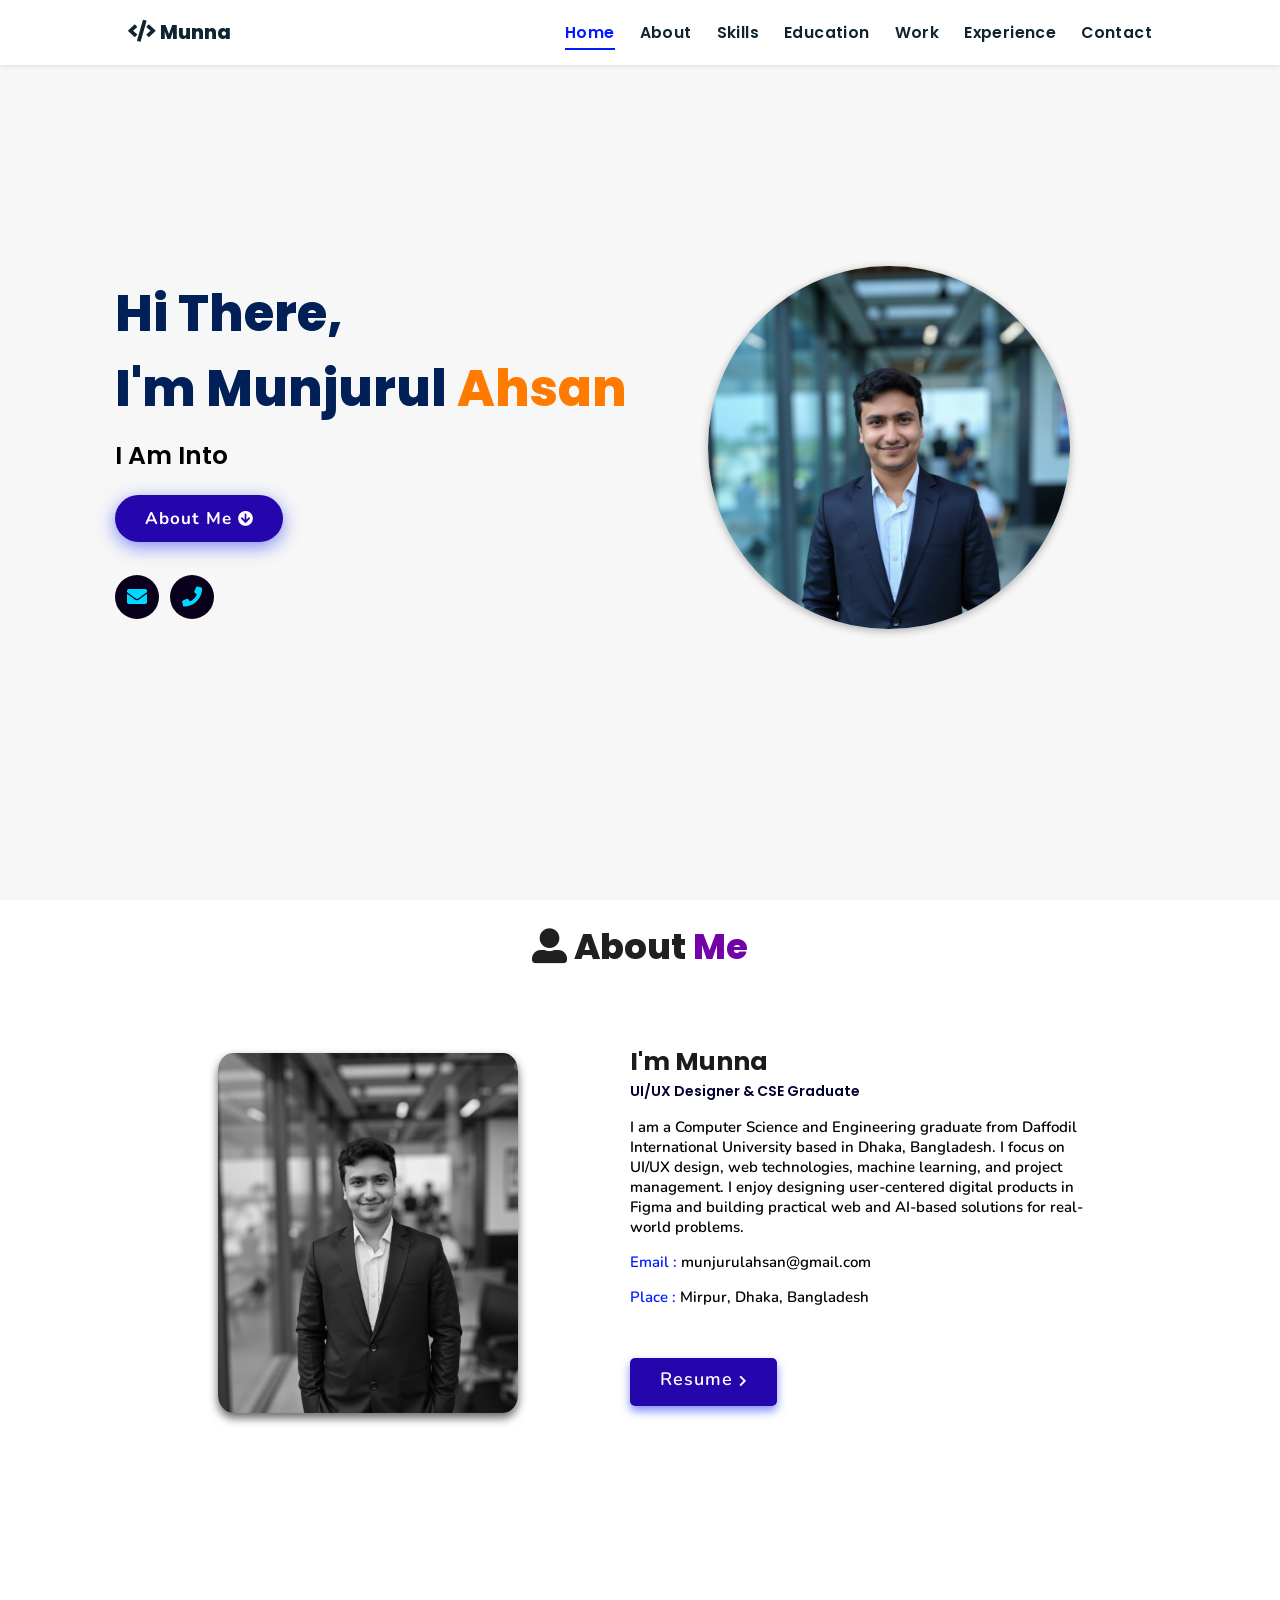
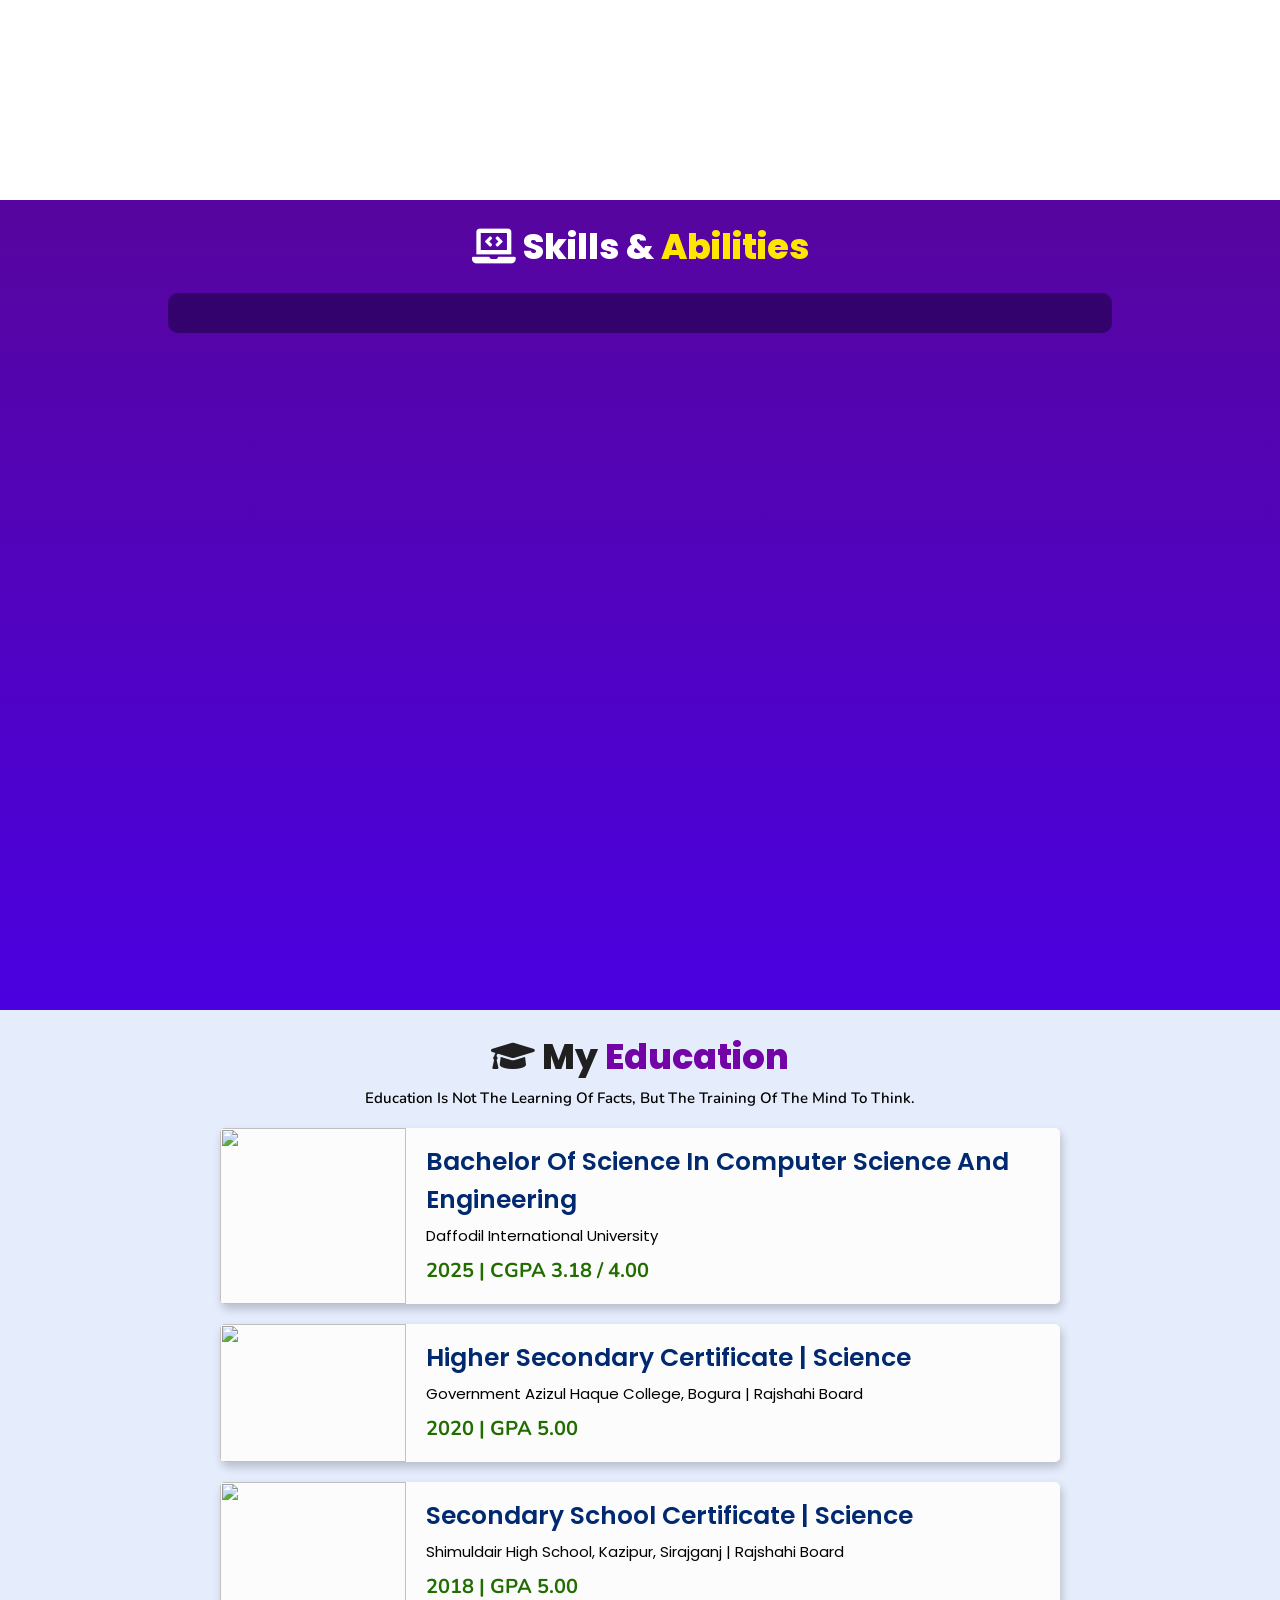
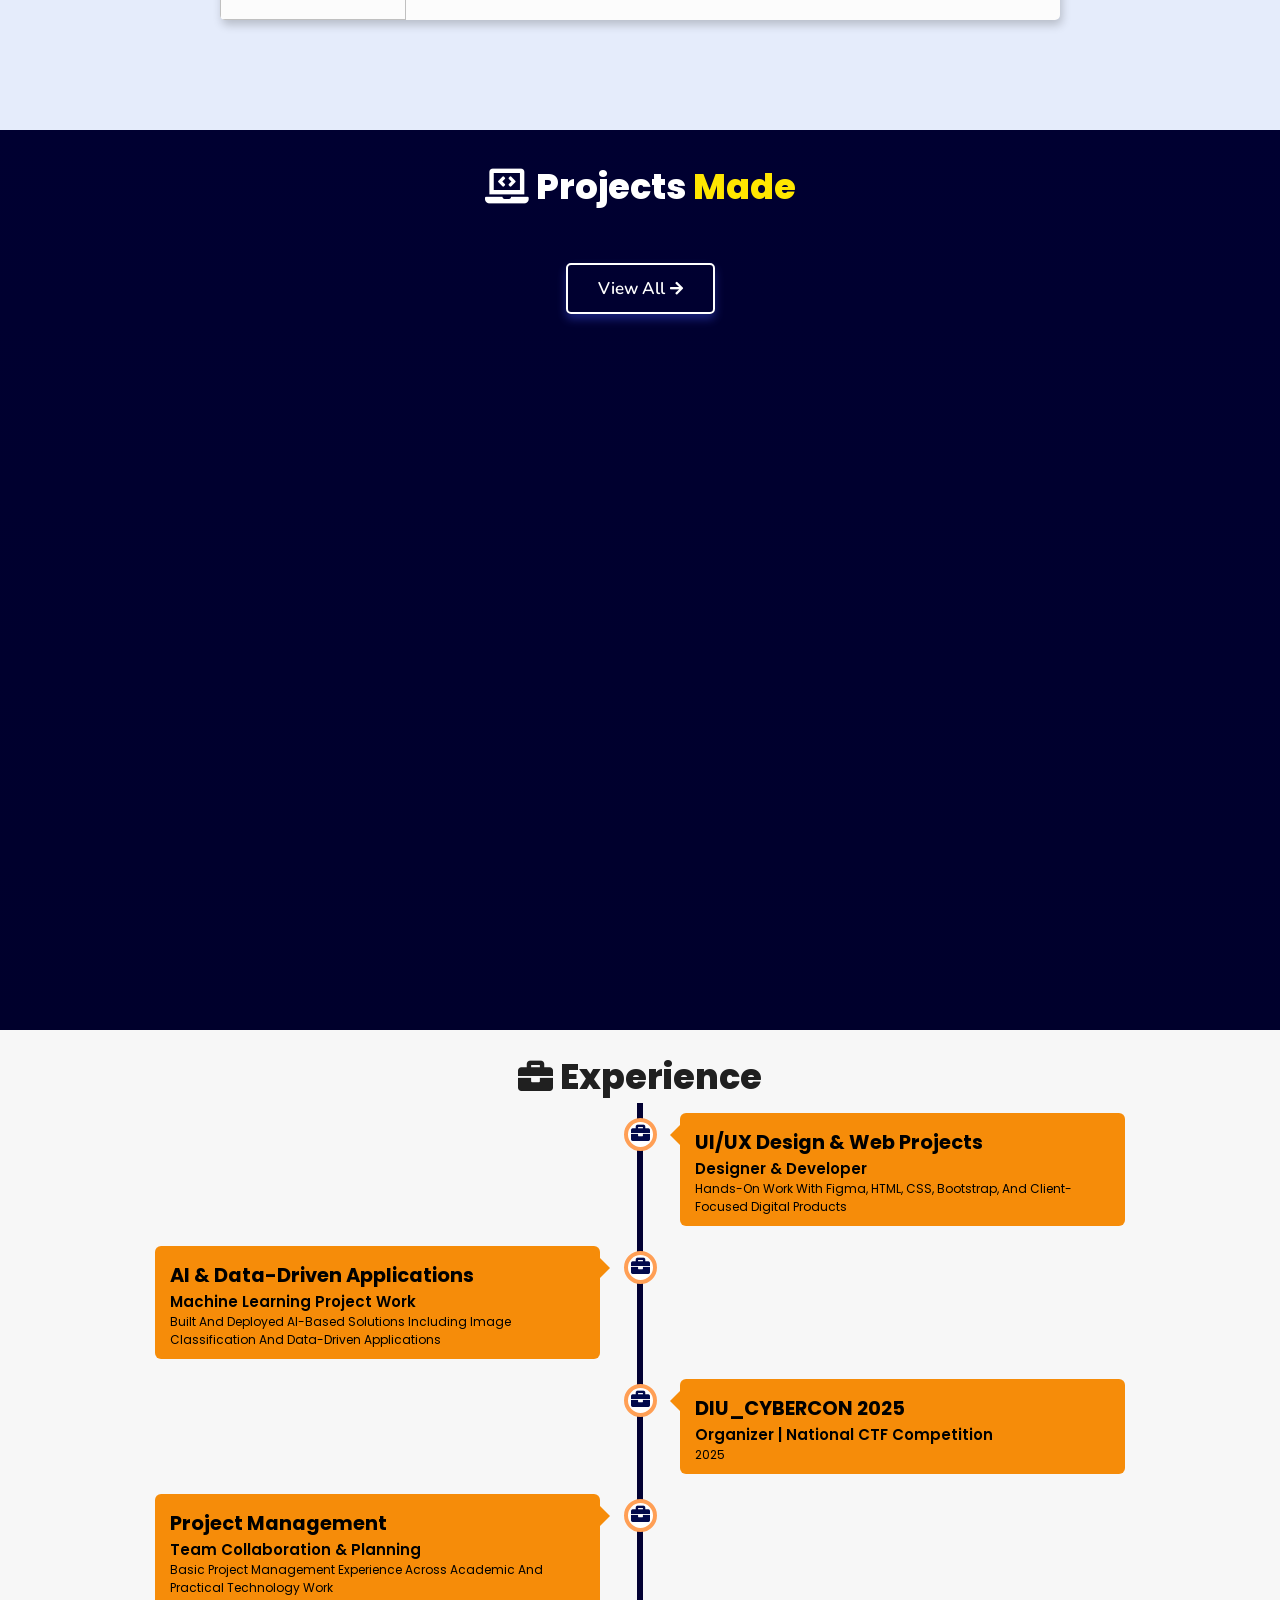
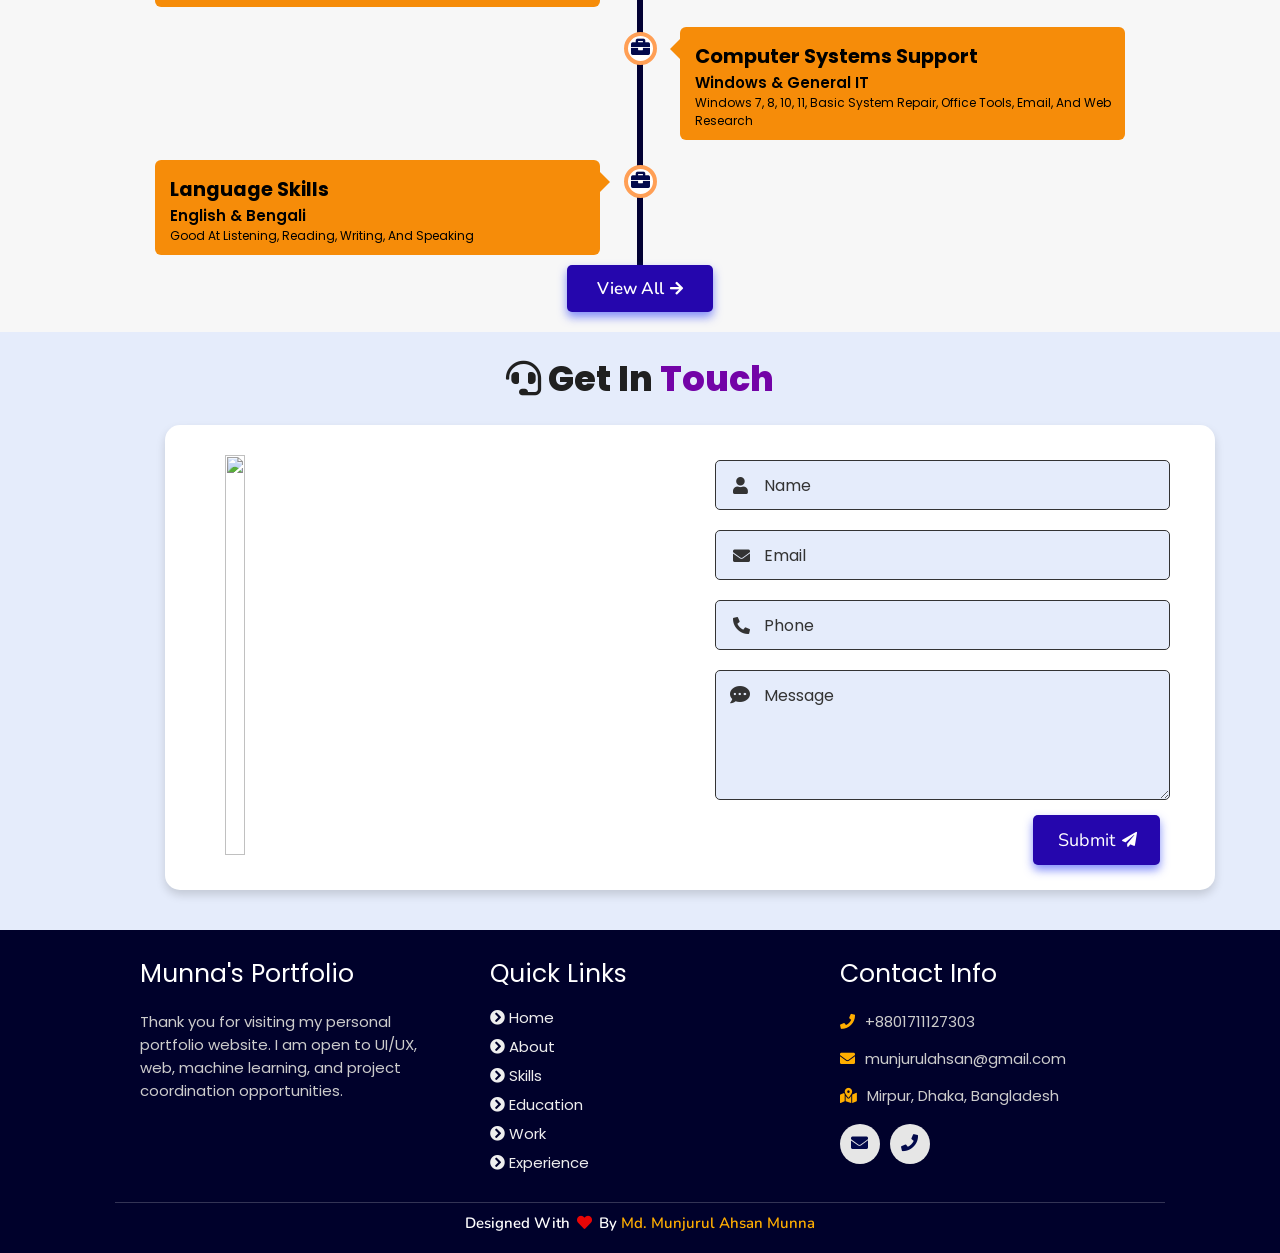
==== index.html @ 3290ec7b "Customize portfolio for Munjurul Ahsan Munna" ====
<!DOCTYPE html>
<html lang="en">
<head>
    <meta charset="UTF-8">
    <meta http-equiv="X-UA-Compatible" content="IE=edge">
    <meta name="viewport" content="width=device-width, initial-scale=1.0">
    <meta name="keywords" content="Munjurul Ahsan Munna, portfolio, UI UX designer, web developer, machine learning, project management" />
    <meta name="description" content="Portfolio of Md. Munjurul Ahsan Munna, a CSE graduate focused on UI/UX design, web technologies, machine learning, and project management." />
    <!-- Custom CSS -->
    <link rel="stylesheet" href="./assets/css/style.css">
    <!-- Font Awesome -->
    <link rel="stylesheet" href="https://cdnjs.cloudflare.com/ajax/libs/font-awesome/5.15.3/css/all.min.css" integrity="sha512-iBBXm8fW90+nuLcSKlbmrPcLa0OT92xO1BIsZ+ywDWZCvqsWgccV3gFoRBv0z+8dLJgyAHIhR35VZc2oM/gI1w==" crossorigin="anonymous" referrerpolicy="no-referrer" />
    <!-- Favicon -->
    <link id='favicon' rel="shortcut icon" href="./assets/images/favicon.png" type="image/x-png">
    <title>Portfolio | Munjurul Ahsan Munna</title>
</head>
<body oncontextmenu="return false">

<!-- pre loader -->
<!-- <div class="loader-container">
  <img draggable="false" src="./assets/images/preloader.gif" alt="">
</div> -->

<!-- navbar starts -->
<header>
        <a href="/" class="logo"><i class="fas fa-code"></i> Munna</a>

        <div id="menu" class="fas fa-bars"></div>
        <nav class="navbar">
            <ul>
            <li><a class="active" href="#home">Home</a></li>
            <li><a href="#about">About</a></li>
            <li><a href="#skills">Skills</a></li>
            <li><a href="#education">Education</a></li>
            <li><a href="#work">Work</a></li>
            <li><a href="#experience">Experience</a></li>
            <li><a href="#contact">Contact</a></li>
            </ul>
        </nav>
</header>
<!-- navbar ends -->


<!-- hero section starts -->
<section class="home" id="home">
    <div id="particles-js"></div>

    <div class="content">
    <h2>Hi There,<br/> I'm Munjurul <span>Ahsan</span></h2>
    <p>i am into <span class="typing-text"></span></p>
    <a href="#about" class="btn"><span>About Me</span>
      <i class="fas fa-arrow-circle-down"></i>
    </a>
    <div class="socials">
        <ul class="social-icons">
          <li><a class="mail" aria-label="Email" href="mailto:munjurulahsan@gmail.com"><i class="fas fa-envelope"></i></a></li>
          <li><a class="phone" aria-label="Phone" href="tel:+8801711127303"><i class="fas fa-phone"></i></a></li>
        </ul>
      </div>
    </div>
<div class="image">
    <img draggable="false" class="tilt" src="./assets/images/munna-formal.png" alt="Md. Munjurul Ahsan Munna">
</div>
</section>
<!-- hero section ends -->


<!-- about section starts -->
<section class="about" id="about">
    <h2 class="heading"><i class="fas fa-user-alt"></i> About <span>Me</span></h2>
    
    <div class="row">

    <div class="image">
        <img draggable="false" class="tilt" src="./assets/images/munna-formal.png" alt="Md. Munjurul Ahsan Munna">
    </div>
    <div class="content">
        <h3>I'm Munna</h3>
        <span class="tag">UI/UX Designer & CSE Graduate</span>
        
        <p>I am a Computer Science and Engineering graduate from Daffodil International University based in Dhaka, Bangladesh.
          I focus on UI/UX design, web technologies, machine learning, and project management.
          I enjoy designing user-centered digital products in Figma and building practical web and AI-based solutions for real-world problems. </p>
        
        <div class="box-container">
            <!-- <div class="box">
              <p><span> age: </span> 20</p>
              <p><span> phone : </span> +91 XXX-XXX-XXXX</p>
            </div> -->
            <div class="box">
              <p><span> email : </span> munjurulahsan@gmail.com</p>
              <p><span> place : </span> Mirpur, Dhaka, Bangladesh</p>
            </div>
        </div>
        
        <div class="resumebtn">
            <a href="./assets/docs/CV_Munna.pdf" target="_blank" class="btn"><span>Resume</span>
                <i class="fas fa-chevron-right"></i>
            </a>
        </div>

    </div>
    </div>
</section>
<!-- about section ends -->

<!-- skills section starts -->
<section class="skills" id="skills">

    <h2 class="heading"><i class="fas fa-laptop-code"></i> Skills & <span>Abilities</span></h2>

    <div class="container">
          <div class="row" id="skillsContainer">

            <!-- <div class="bar">
              <div class="info">
                <img src="https://img.icons8.com/color/48/000000/adobe-xd.png"/>
                <span>AdobeXD</span>
              </div>
            </div> -->

      </div>
</div>
</section>
<!-- skills section ends -->


<!-- education section starts -->
<section class="education" id="education">

  <h1 class="heading"><i class="fas fa-graduation-cap"></i> My <span>Education</span></h1>

    <p class="qoute">Education is not the learning of facts, but the training of the mind to think.</p>

    <div class="box-container">

    <div class="box">
        <div class="image">
        <img draggable="false" src="./assets/images/educat/college.jpg" alt="">
        </div>
        <div class="content">
        <h3>Bachelor of Science in Computer Science and Engineering</h3>
        <p>Daffodil International University</p>
        <h4>2025 | CGPA 3.18 / 4.00</h4>
        </div>
    </div>

    <div class="box">
      <div class="image">
      <img draggable="false" src="./assets/images/educat/school.jpg" alt="">
      </div>
      <div class="content">
      <h3>Higher Secondary Certificate | Science</h3>
      <p>Government Azizul Haque College, Bogura | Rajshahi Board</p>
      <h4>2020 | GPA 5.00</h4>
      </div>
    </div>

    <div class="box">
      <div class="image">
      <img draggable="false" src="./assets/images/educat/school.jpg" alt="">
      </div>
      <div class="content">
      <h3>Secondary School Certificate | Science</h3>
      <p>Shimuldair High School, Kazipur, Sirajganj | Rajshahi Board</p>
      <h4>2018 | GPA 5.00</h4>
      </div>
    </div>

</div>
</section>
<!-- education section ends -->


<!-- work project section starts -->
<section class="work" id="work">

  <h2 class="heading"><i class="fas fa-laptop-code"></i> Projects <span>Made</span></h2>

  <div class="box-container">

    <!-- <div class="box tilt">
      <img draggable="false" src="./assets/images/projects/portfolio1.PNG" alt="" />
      <div class="content">
        <div class="tag">
        <h3>Portfolio Website</h3>
        </div>
        <div class="desc">
          <p>Personal portfolio website. Don't need much info about it, just scroll down. You're here only!</p>
          <div class="btns">
            <a href="#" class="btn" target="_blank"><i class="fas fa-eye"></i> View</a>
            <a href="#" class="btn" target="_blank">Code <i class="fas fa-code"></i></a>
          </div>
        </div>
      </div>
    </div> -->

</div>

<div class="viewall">
  <a href="/projects" class="btn"><span>View All</span>
    <i class="fas fa-arrow-right"></i>
</a>
</div>

</section>
<!-- work project section ends -->

<!-- experience section starts -->
<section class="experience" id="experience">

  <h2 class="heading"><i class="fas fa-briefcase"></i> Experience </h2>

  <div class="timeline">

    <div class="container right">
      <div class="content">
        <div class="tag">
          <h2>UI/UX Design & Web Projects</h2>
        </div>
        <div class="desc">
            <h3>Designer & Developer</h3>
            <p>Hands-on work with Figma, HTML, CSS, Bootstrap, and client-focused digital products</p>
        </div>
      </div>
    </div>

    <div class="container left">
      <div class="content">
        <div class="tag">
          <h2>AI & Data-Driven Applications</h2>
        </div>
        <div class="desc">
            <h3>Machine Learning Project Work</h3>
            <p>Built and deployed AI-based solutions including image classification and data-driven applications</p>
        </div>
      </div>
    </div>

    <div class="container right">
      <div class="content">
        <div class="tag">
          <h2>DIU_CYBERCON 2025</h2>
        </div>
        <div class="desc">
            <h3>Organizer | National CTF Competition</h3>
            <p>2025</p>
        </div>
      </div>
    </div>

    <div class="container left">
      <div class="content">
        <div class="tag">
          <h2>Project Management</h2>
        </div>
        <div class="desc">
            <h3>Team Collaboration & Planning</h3>
            <p>Basic project management experience across academic and practical technology work</p>
        </div>
      </div>
    </div>

    <div class="container right">
      <div class="content">
        <div class="tag">
          <h2>Computer Systems Support</h2>
        </div>
        <div class="desc">
            <h3>Windows & General IT</h3>
            <p>Windows 7, 8, 10, 11, basic system repair, Office tools, email, and web research</p>
        </div>
      </div>
    </div>

    <div class="container left">
      <div class="content">
        <div class="tag">
          <h2>Language Skills</h2>
        </div>
        <div class="desc">
            <h3>English & Bengali</h3>
            <p>Good at listening, reading, writing, and speaking</p>
        </div>
      </div>
    </div>
  </div>

  <div class="morebtn">
    <a href="/experience" class="btn"><span>View All</span>
      <i class="fas fa-arrow-right"></i>
  </a>
  </div>

</div>

</section>
<!-- experience section ends -->

<!-- contact section starts -->
<section class="contact" id="contact">
  
  <h2 class="heading"><i class="fas fa-headset"></i> Get in <span>Touch</span></h2>

  <div class="container">
    <div class="content">
      <div class="image-box">
        <img draggable="false" src="./assets/images/contact1.png" alt="">
      </div>
    <form id="contact-form">
      
      <div class="form-group">
        <div class="field">
          <input type="text" name="name" placeholder="Name" required>
          <i class='fas fa-user'></i>
        </div>
        <div class="field">
          <input type="text" name="email" placeholder="Email" required>
          <i class='fas fa-envelope'></i>
        </div>
        <div class="field">
          <input type="text" name="phone" placeholder="Phone">
          <i class='fas fa-phone-alt'></i>
        </div>
        <div class="message">
        <textarea placeholder="Message" name="message" required></textarea>
        <i class="fas fa-comment-dots"></i>
        </div>
        </div>
      <div class="button-area">
        <button type="submit">
          Submit <i class="fa fa-paper-plane"></i></button>
      </div>
    </form>
  </div>
  </div>
</section>
<!-- contact section ends -->


<!-- footer section starts -->
<section class="footer">

  <div class="box-container">

      <div class="box">
          <h3>Munna's Portfolio</h3>
          <p>Thank you for visiting my personal portfolio website. I am open to UI/UX, web, machine learning, and project coordination opportunities.</p>
      </div>

      <div class="box">
          <h3>quick links</h3>
          <a href="#home"><i class="fas fa-chevron-circle-right"></i> home</a>
          <a href="#about"><i class="fas fa-chevron-circle-right"></i> about</a>
          <a href="#skills"><i class="fas fa-chevron-circle-right"></i> skills</a>
          <a href="#education"><i class="fas fa-chevron-circle-right"></i> education</a>
          <a href="#work"><i class="fas fa-chevron-circle-right"></i> work</a>
          <a href="#experience"><i class="fas fa-chevron-circle-right"></i> experience</a>
      </div>

      <div class="box">
          <h3>contact info</h3>
          <p> <i class="fas fa-phone"></i>+8801711127303</p>
          <p> <i class="fas fa-envelope"></i>munjurulahsan@gmail.com</p>
          <p> <i class="fas fa-map-marked-alt"></i>Mirpur, Dhaka, Bangladesh</p>
          <div class="share">

              <a href="mailto:munjurulahsan@gmail.com" class="fas fa-envelope" aria-label="Mail"></a>
              <a href="tel:+8801711127303" class="fas fa-phone" aria-label="Phone"></a>
          </div>
      </div>
  </div>

  <h1 class="credit">Designed with <i class="fa fa-heart pulse"></i> by <a href="mailto:munjurulahsan@gmail.com"> Md. Munjurul Ahsan Munna</a></h1>

</section>
<!-- footer section ends -->


<!-- scroll top btn -->
<a href="#home" aria-label="ScrollTop" class="fas fa-angle-up" id="scroll-top"></a>
<!-- scroll back to top -->


<!-- ==== ALL MAJOR JAVASCRIPT CDNS STARTS ==== -->
<!-- jquery cdn -->
<script src="https://cdnjs.cloudflare.com/ajax/libs/jquery/3.6.0/jquery.min.js" integrity="sha512-894YE6QWD5I59HgZOGReFYm4dnWc1Qt5NtvYSaNcOP+u1T9qYdvdihz0PPSiiqn/+/3e7Jo4EaG7TubfWGUrMQ==" crossorigin="anonymous" referrerpolicy="no-referrer"></script>

<!-- typed.js cdn -->
<script src="https://cdnjs.cloudflare.com/ajax/libs/typed.js/2.0.5/typed.min.js" integrity="sha512-1KbKusm/hAtkX5FScVR5G36wodIMnVd/aP04af06iyQTkD17szAMGNmxfNH+tEuFp3Og/P5G32L1qEC47CZbUQ==" crossorigin="anonymous" referrerpolicy="no-referrer"></script>

<!-- particle.js links -->
<script src="./assets/js/particles.min.js"></script>
<script src="./assets/js/app.js"></script>

<!-- vanilla tilt.js links -->
<script src="https://cdnjs.cloudflare.com/ajax/libs/vanilla-tilt/1.7.0/vanilla-tilt.min.js" integrity="sha512-SttpKhJqONuBVxbRcuH0wezjuX+BoFoli0yPsnrAADcHsQMW8rkR84ItFHGIkPvhnlRnE2FaifDOUw+EltbuHg==" crossorigin="anonymous" referrerpolicy="no-referrer"></script>

<!-- scroll reveal anim -->
<script src="https://unpkg.com/scrollreveal"></script>

<!-- ==== ALL MAJOR JAVASCRIPT CDNS ENDS ==== -->

<script src="./assets/js/script.js"></script>

</body>
</html>
---- assets/css/style.css ----
@import url("https://fonts.googleapis.com/css2?family=Poppins:wght@400;600;700&display=swap");
@import url("https://fonts.googleapis.com/css2?family=Nunito:ital,wght@0,300;0,400;0,600;0,700;1,300;1,400&display=swap");

* {
  margin: 0;
  padding: 0;
  box-sizing: border-box;
  text-decoration: none;
  outline: none;
  border: none;
  text-transform: capitalize;
  transition: all 0.2s linear;
}
html {
  font-size: 62.5%;
  overflow-x: hidden;
  scroll-behavior: smooth;
}
body {
  background: #f7f7f7;
  font-family: "Poppins", sans-serif;
}

*::selection {
  background: #2b3dda;
  color: #fff;
}

html {
  font-size: 62.5%;
  overflow-x: hidden;
}
html::-webkit-scrollbar {
  width: 0.8rem;
}
html::-webkit-scrollbar-track {
  background: rgb(235, 202, 245);
}
html::-webkit-scrollbar-thumb {
  background: #420177;
}

/* pre loader start */
.loader-container {
  position: fixed;
  top: 0;
  left: 0;
  z-index: 10000;
  background: #e6eff1;
  display: flex;
  align-items: center;
  justify-content: center;
  height: 100%;
  width: 100%;
}
.loader-container.fade-out {
  top: -120%;
}
/* pre loader end */

/* navbar starts */
header {
  position: fixed;
  top: 0;
  left: 0;
  right: 0;
  z-index: 1000;
  display: flex;
  align-items: center;
  justify-content: space-between;
  padding: 1.7rem 10%;
  height: 6.5rem;
  background-color: #fff;
  box-shadow: 0 1px 4px rgba(146, 161, 176, 0.3);
}
section {
  min-height: 100vh;
  padding: 2rem 9%;
}
.heading {
  font-size: 3.5rem;
  color: rgb(32, 32, 32);
  font-weight: 800;
  text-align: center;
}
.heading span {
  color: rgb(115, 3, 167);
}
header .logo {
  font-size: 1.9rem;
  font-weight: 800;
  text-decoration: none;
  color: #0e2431;
}
header .logo i {
  font-size: 2.2rem;
}
header .logo:hover {
  color: #fc8c05;
}
header .navbar ul {
  list-style: none;
  display: flex;
  justify-content: center;
  align-items: center;
}
header .navbar li {
  margin-left: 2.5rem;
}
header .navbar ul li a {
  font-size: 1.57rem;
  color: #0e2431;
  font-weight: 600;
  text-decoration: none;
  letter-spacing: 0.04rem;
  transition: 0.2s;
}
header .navbar ul li a.active,
header .navbar ul li a:hover {
  color: #011aff;
  border-bottom: 0.2rem solid #011aff;
  padding: 0.5rem 0;
}
/* navbar ends */

/* hamburger icon starts*/
#menu {
  font-size: 3rem;
  cursor: pointer;
  color: rgb(24, 2, 63);
  display: none;
}
@media (max-width: 768px) {
  #menu {
    display: block;
  }
  header .navbar {
    position: fixed;
    top: 6.5rem;
    right: -120%;
    width: 75%;
    height: 100%;
    text-align: left;
    align-items: flex-start;
    background-color: #0e0f31;
  }
  header .navbar ul {
    flex-flow: column;
    padding: 1rem;
  }
  header .navbar ul li {
    text-align: center;
    width: 100%;
    margin: 1rem 0;
    border-radius: 0.5rem;
    width: 26rem;
  }
  header .navbar ul li a {
    display: block;
    padding: 1rem;
    text-align: left;
    color: #fff;
    font-size: 2rem;
  }
  header .navbar ul li a.active,
  header .navbar ul li a:hover {
    padding: 1rem;
    color: #fff;
    border-radius: 0.5rem;
    border-bottom: 0.5rem solid #011aff;
  }
  .fa-times {
    transform: rotate(180deg);
  }
  header .navbar.nav-toggle {
    right: 0;
  }
}
/* hamburger icon ends */

/* hero section starts*/
.home {
  position: relative;
  display: flex;
  flex-wrap: wrap;
  gap: 1.5rem;
  min-height: 100vh;
  align-items: center;
}
.home #particles-js {
  position: absolute;
  top: 0;
  left: 0;
  height: 100%;
  width: 100%;
}
.home::before {
  content: "";
  position: absolute;
  top: 0;
  left: 0;
  height: 100%;
  width: 100%;
}
.home .content {
  flex: 1 1 40rem;
  padding-top: 1rem;
  z-index: 1;
}
.home .image {
  flex: 1 1 40rem;
  z-index: 1;
}
.home .image img {
  width: min(70%, 38rem);
  aspect-ratio: 1;
  object-fit: cover;
  object-position: top center;
  margin-left: 6rem;
  border-radius: 50%;
  box-shadow: 0 2px 8px rgba(0, 0, 0, 0.3);
  cursor: pointer;
}
.home .image img:hover {
  box-shadow: 0 5px 15px rgba(0, 0, 0, 0.5);
}
.home .content h2 {
  font-size: 5rem;
  font-weight: 800;
  color: #002057;
}
.home .content h2 span {
  font-size: 5rem;
  font-weight: 800;
  color: #ff7b00;
}
.home .content p {
  font-size: 2.5rem;
  color: #000;
  font-weight: 600;
  padding: 1rem 0;
}
.home .content p span {
  font-size: 2.5rem;
  color: rgb(148, 8, 8);
  font-weight: 600;
  padding: 1rem 0;
}
.home .btn {
  margin-top: 1rem;
  position: absolute;
  line-height: 0;
  padding: 1.6rem 3rem;
  border-radius: 4em;
  transition: 0.5s;
  color: #fff;
  background: #2506ad;
  box-shadow: 0px 5px 18px rgba(48, 68, 247, 0.6);
  font-family: "Nunito", sans-serif;
}
.home .btn span {
  font-weight: 700;
  font-size: 1.7rem;
  letter-spacing: 0.1rem;
}
.home .btn i {
  margin-left: 0.3rem;
  font-size: 1.5rem;
  transition: 0.3s;
}
.home .btn:hover {
  background: #1a047e;
}
.home .btn:hover i {
  transform: translateX(5px);
}
/* social icons start */
.socials {
  position: relative;
  margin-top: 9rem;
}
.socials .social-icons {
  padding-left: 0;
  margin-bottom: 0;
  list-style: none;
}
.socials .social-icons li {
  display: inline-block;
  margin-bottom: 14px;
}
.social-icons a {
  font-size: 2rem;
  display: inline-block;
  line-height: 44px;
  color: #00d9ff;
  background-color: #09011b;
  width: 44px;
  height: 44px;
  text-align: center;
  margin-right: 8px;
  border-radius: 100%;
  -webkit-transition: all 0.2s linear;
  -o-transition: all 0.2s linear;
  transition: all 0.2s linear;
}
.social-icons a:active,
.social-icons a:focus,
.social-icons a:hover {
  color: #fff;
  background-color: #0685da;
}
.social-icons a.github:hover {
  background-color: #0e0e0e;
}
.social-icons a.twitter:hover {
  background-color: #00aced;
}
.social-icons a.linkedin:hover {
  background-color: #007bb6;
}
.social-icons a.mail:hover {
  background-color: #ea4335;
}
.social-icons a.phone:hover {
  background-color: #1faa59;
}
/* social icons end */

/* hero media queries starts*/
@media (max-width: 450px) {
  .home .btn {
    margin: 4rem 0;
  }
  .socials {
    margin-top: 12rem;
  }
  .home .image img {
    margin-top: -12rem;
  }
  .home .content p {
    font-size: 2.2rem;
  }
  .home .content p span {
    font-size: 2.2rem;
  }
}
/* hero media queries ends*/
/* hero section end */

/* about section starts */
.about {
  background: rgb(255, 255, 255);
}
.about .row {
  display: flex;
  flex-direction: row;
  gap: 2rem;
  flex-wrap: wrap;
  padding: 4rem;
}
.about .row .image {
  text-align: center;
  flex: 1 1 35rem;
}
.about .row .image img {
  margin: 4rem;
  width: 30rem;
  height: 36rem;
  object-fit: cover;
  object-position: top center;
  border-radius: 5%;
  box-shadow: 0 5px 10px rgba(0, 0, 0, 0.6);
  mix-blend-mode: luminosity;
  transition: 0.3s;
  cursor: pointer;
}
.about .row .image img:hover {
  mix-blend-mode: normal;
}
.about .row .content {
  flex: 1 1 45rem;
  padding: 3rem;
}
.about .row .content h3 {
  color: rgb(27, 27, 27);
  font-size: 2.5rem;
}
.about .row .content .tag {
  font-size: 1.4rem;
  color: #020133;
  font-weight: 600;
  margin-top: 1rem;
}
.about .row .content p {
  font-size: 1.5rem;
  margin-top: 1.5rem;
  font-family: "Nunito";
  font-weight: 600;
  text-transform: none;
}
.about .row .content .box-container {
  display: flex;
  flex-wrap: wrap;
  gap: 1.5rem;
  font-family: "Nunito";
  font-weight: 600;
}
.about .row .content .box-container .box p {
  text-transform: none;
}
.about .row .content .box-container .box p span {
  color: #011aff;
}
.resumebtn {
  margin-top: 6rem;
}
.resumebtn .btn {
  padding: 1.7rem 3rem;
  border-radius: 0.5em;
  transition: 0.3s;
  color: #fff;
  background: #2506ad;
  box-shadow: 0px 5px 10px rgba(48, 68, 247, 0.6);
  font-family: "Nunito", sans-serif;
}
.resumebtn .btn span {
  font-weight: 600;
  font-size: 1.8rem;
  letter-spacing: 0.1rem;
}
.resumebtn .btn i {
  margin-left: 0.3rem;
  font-size: 1.2rem;
  transition: 0.3s;
}
.resumebtn .btn:hover {
  background: #1a047e;
}
.resumebtn .btn:hover i {
  transform: translateX(5px);
}
/* about media queries starts*/
@media screen and (max-width: 600px) {
  .about .row .image {
    margin-top: 2rem;
  }
  .about .row .image img {
    margin: 0 auto;
    width: 80%;
    mix-blend-mode: normal;
  }
  .about .row {
    padding: 0.5rem;
    margin-bottom: 7rem;
  }
  .about .row .content {
    padding: 1rem;
  }
  .about .row .content .box-container {
    gap: 0;
  }
}
/* about media queries ends*/
/* about section ends */

/* skills section starts */
.skills {
  min-height: 90vh;
  background: linear-gradient(to bottom, #57059e, #4a00e0);
}
.skills h2 {
  color: #fff;
}
.skills .heading span {
  color: rgb(255, 230, 0);
}
.skills .container {
  background: rgba(0, 0, 22, 0.4);
  color: #fff;
  border-radius: 1rem;
  padding: 2rem;
  width: 90%;
  margin: auto;
  margin-top: 2rem;
}
.skills .container .row {
  display: grid;
  grid-template-columns: repeat(6, 1fr);
  flex-wrap: wrap;
  gap: 1.8rem;
}
.skills .container .bar {
  margin-bottom: 15px;
  padding: 10px;
  border-radius: 1rem;
  box-shadow: 0 4px 10px rgba(0, 0, 0, 0.2);
  background: rgba(0, 0, 22, 0.9);
  transition: 0.2s;
}
.skills .container .bar:hover {
  box-shadow: 0 8px 10px rgba(0, 2, 68, 0.8) !important;
  background-color: rgba(0, 0, 0, 0.9) !important;
}
.skills .container .bar .info {
  display: flex;
  flex-direction: column;
  align-items: center;
  gap: 1rem;
  margin-top: 1rem;
}
.skills .container .bar .info i {
  font-size: 4rem;
}
.skills .container .bar .info span {
  font-size: 2rem;
  font-weight: 500;
  font-family: "Poppins";
  margin-left: 0.5rem;
}
/* skills media queries starts*/
@media screen and (max-width: 600px) {
  .skills .container {
    padding: 0;
    margin: 0;
  }
  .skills .container .row {
    grid-template-columns: repeat(2, 1fr);
    margin: 1rem;
    padding: 2rem 0.2rem 2rem 0.2rem;
    gap: 1rem;
  }
  .skills .container {
    margin-top: 5px;
    width: 100%;
  }
}
/* skills media queries ends*/
/* skills section ends */

/* education section starts */
.education {
  background: #e5ecfb;
  min-height: 80vh;
}
.education .qoute {
  font-size: 1.5rem;
  text-align: center;
  font-family: "Nunito", sans-serif;
  font-weight: 600;
  margin-top: 0.5rem;
}
.education .box-container {
  display: flex;
  flex-wrap: wrap;
  justify-content: center;
  align-items: center;
  flex-direction: column;
}
.education .box-container .box {
  display: flex;
  flex-direction: row;
  width: 80%;
  border-radius: 0.5rem;
  box-shadow: 0.2rem 0.5rem 1rem rgba(0, 0, 0, 0.2);
  text-align: center;
  position: relative;
  margin-top: 2rem;
  overflow: hidden;
  transition: 0.3s;
  background: rgb(252, 252, 252);
}
.education .box-container .box:hover {
  transform: scale(1.03);
  box-shadow: 1rem 0.5rem 1.2rem rgba(0, 0, 0, 0.3);
}
.education .box-container .box .image {
  flex: 1 1 20rem;
  width: 100%;
}
.education .box-container .box img {
  object-fit: cover;
  position: relative;
  width: 100%;
  height: 100%;
}
.education .box-container .box .content {
  position: relative;
  display: flex;
  flex-direction: column;
  padding: 1rem;
  flex-wrap: wrap;
  flex: 1 1 70rem;
}
.education .box-container .box .content h3 {
  font-size: 2.5rem;
  color: #012970;
  padding: 0.5rem 0;
  font-weight: 600;
  text-align: left;
  margin-left: 1rem;
}
.education .box-container .box .content p {
  font-size: 1.5rem;
  margin-left: 1rem;
  text-align: left;
}
.education h4 {
  font-size: 2rem;
  color: rgb(34, 109, 0);
  text-align: left;
  margin: 1rem;
  font-family: "Nunito", sans-serif;
  font-weight: 700;
}

/* education media queries starts*/
@media screen and (max-width: 600px) {
  .education .box-container .box {
    flex-direction: column;
    width: 100%;
  }
  .education .box-container .box .image {
    width: 100%;
    height: 25rem;
  }
  .education .box-container .box img {
    width: 100%;
  }
  .education .box-container .box .content {
    position: relative;
    display: flex;
    flex-direction: column;
    padding: 1rem;
    flex-wrap: wrap;
    flex: 0;
  }
  .education .btns {
    margin-top: 2rem;
    margin-left: 1rem;
    margin-right: 1rem;
    flex-wrap: wrap;
  }
}
/* education media queries ends*/
/* education section ends */

/* work section starts */
.work {
  /* background: #010124; */
  background: linear-gradient(to bottom, #000031, #00002c);
}
.work h2 {
  color: #fff;
  padding: 1rem;
}
.work .heading span {
  color: rgb(255, 230, 0);
}
.work .box-container {
  display: flex;
  flex-wrap: wrap;
  gap: 1.5rem;
  margin: 2rem;
}
.work .box-container .box {
  flex: 1 1 30rem;
  border-radius: 0.5rem;
  box-shadow: 0 0.5rem 1rem rgba(0, 0, 0, 0.1);
  position: relative;
  overflow: hidden;
  height: 30rem;
}
.work .box-container .box img {
  height: 100%;
  width: 100%;
  object-fit: cover;
}
.work .box-container .box .content {
  height: 100%;
  width: 100%;
  position: absolute;
  top: 85%;
  left: 0;
  background: rgba(255, 255, 255, 0.9);
  display: flex;
  flex-direction: column;
}
.work .box-container .box .content .tag {
  display: flex;
  flex-direction: row;
  justify-content: space-between;
  align-items: center;
  height: 4.5rem;
  width: 100%;
  padding-left: 1rem;
  background: #ffd900;
}
.work .box-container .box .content .tag h3 {
  font-size: 2rem;
}
.work .box-container .box:hover .content {
  top: 25%;
}
.work .desc {
  margin: 2rem;
  display: flex;
  flex-direction: column;
  justify-content: center;
}
.work .desc p {
  font-size: 1.5rem;
}
.work .desc .btns {
  display: flex;
  justify-content: space-between;
  width: 100%;
  margin-top: 2rem;
}
.work .desc .btns .btn {
  line-height: 0;
  display: inline;
  padding: 1.5rem 2.5rem;
  border-radius: 0.5rem;
  font-size: 1.5rem;
  color: #fff;
  background: rgb(12, 12, 12);
  margin-right: 2rem;
}
.work .desc .btns .btn:hover {
  background: #310ae0f5;
}
.work .viewall {
  display: flex;
  justify-content: center;
}
.work .viewall .btn {
  position: relative;
  line-height: 0;
  padding: 1.6rem 3rem;
  border-radius: 0.5em;
  transition: 0.5s;
  color: rgb(255, 255, 255);
  font-weight: 700;
  border: 2px solid #fff;
  box-shadow: 0px 5px 10px rgba(65, 84, 241, 0.4);
  text-align: center;
}
.work .viewall .btn span {
  font-weight: 600;
  font-size: 1.7rem;
  font-family: "Nunito", sans-serif;
}
.work .viewall .btn i {
  margin-left: 0.3rem;
  font-size: 1.5rem;
  transition: 0.3s;
}
.work .viewall .btn:hover {
  background: #fff;
  color: #000;
}
.work .viewall .btn:hover i {
  transform: translateX(5px);
}
/* work section ends */

/* experience section starts */
.experience .timeline {
  position: relative;
  max-width: 1200px;
  margin: 0 auto;
}
.experience .timeline::after {
  content: "";
  position: absolute;
  width: 6px;
  background: #020133;
  top: 0;
  bottom: 0;
  left: 50%;
  margin-left: -3px;
  z-index: -2;
}
.experience .container {
  padding: 10px 40px;
  position: relative;
  background-color: inherit;
  width: 50%;
}
/*circles on timeline*/
.experience .container::after {
  content: "\f0b1";
  position: absolute;
  width: 25px;
  height: 25px;
  right: -17px;
  background-color: rgb(255, 255, 255);
  border: 4px solid #ff9f55;
  top: 15px;
  border-radius: 50%;
  z-index: 100;
  font-size: 1.89rem;
  text-align: center;
  font-weight: 600;
  color: #02094b;
  font-family: "Font Awesome\ 5 Free";
}
.experience .left {
  left: 0;
}
.experience .right {
  left: 50%;
}
/* arrows pointing right */
.experience .left::before {
  content: " ";
  height: 0;
  position: absolute;
  top: 22px;
  width: 0;
  z-index: 1;
  right: 30px;
  border: medium solid #f68c09;
  border-width: 10px 0 10px 10px;
  border-color: transparent transparent transparent #f68c09;
}
/* arrows pointing left  */
.experience .right::before {
  content: " ";
  height: 0;
  position: absolute;
  top: 22px;
  width: 0;
  z-index: 1;
  left: 30px;
  border: medium solid #f68c09;
  border-width: 10px 10px 10px 0;
  border-color: transparent #f68c09 transparent transparent;
}
.experience .right::after {
  left: -16px;
}
.experience .content {
  background-color: #f68c09;
  position: relative;
  border-radius: 6px;
}
.experience .content .tag {
  font-size: 1.3rem;
  padding-top: 1.5rem;
  padding-left: 1.5rem;
}
.experience .content .desc {
  margin-left: 1.5rem;
  padding-bottom: 1rem;
}
.experience .content .desc h3 {
  font-size: 1.5rem;
  font-weight: 600;
}
.experience .content .desc p {
  font-size: 1.2rem;
}
/* view all button */
.morebtn {
  display: flex;
  justify-content: center;
}
.morebtn .btn {
  position: relative;
  line-height: 0;
  padding: 1.6rem 3rem;
  border-radius: 0.5em;
  transition: 0.5s;
  color: #fff;
  background: #2506ad;
  box-shadow: 0px 5px 10px rgba(48, 68, 247, 0.6);
  text-align: center;
}
.morebtn .btn span {
  font-weight: 600;
  font-size: 1.7rem;
  font-family: "Nunito", sans-serif;
}
.morebtn .btn i {
  margin-left: 0.3rem;
  font-size: 1.5rem;
  transition: 0.3s;
}
.morebtn .btn:hover {
  background: #1a047e;
}
.morebtn .btn:hover i {
  transform: translateX(5px);
}

/* Media queries - Responsive timeline on screens less than 600px wide */
@media screen and (max-width: 600px) {
  .experience {
    min-height: 80vh;
  }
  .experience .timeline {
    margin-top: 2rem;
  }
  .experience .timeline::after {
    left: 31px;
  }
  .experience .container {
    width: 100%;
    padding-left: 8rem;
    padding-right: 2rem;
  }
  .experience .container::after {
    font-size: 2.2rem;
  }
  .experience .container::before {
    left: 61px;
    border: medium solid #f68c09;
    border-width: 10px 10px 10px 0;
    border-color: transparent #f68c09 transparent transparent;
  }
  .experience .left::after {
    left: 15px;
  }
  .experience .right::after {
    left: 15px;
  }
  .experience .right {
    left: 0%;
  }
  .morebtn {
    margin-top: 3rem;
  }
}
/* experience media queries ends */
/* experience section ends */

/* contact section starts */
.contact {
  background: #e5ecfb;
  min-height: 60vh;
}
.contact .container {
  max-width: 1050px;
  width: 100%;
  background: #fff;
  border-radius: 1.5rem;
  margin: 2rem 5rem;
  box-shadow: 0 5px 10px rgba(0, 0, 0, 0.15);
}
.contact .container .content {
  display: flex;
  align-items: center;
  justify-content: space-between;
  padding: 2.5rem 2rem;
}
.contact .content .image-box {
  max-width: 60%;
  margin-left: 4rem;
}
.contact .content .image-box img {
  width: 100%;
  height: 40rem;
  position: relative;
}
.contact .content form {
  width: 45%;
  margin-right: 3.5rem;
}
form .form-group {
  display: flex;
  flex-direction: column;
  justify-content: center;
}
.form-group .field {
  height: 50px;
  display: flex;
  position: relative;
  margin: 1rem;
  width: 100%;
}
form i {
  position: absolute;
  top: 50%;
  left: 18px;
  color: rgb(51, 51, 51);
  font-size: 17px;
  pointer-events: none;
  transform: translateY(-50%);
}
form .field input,
form .message textarea {
  width: 100%;
  height: 100%;
  outline: none;
  padding: 0 16px 0 48px;
  font-size: 16px;
  font-family: "Poppins", sans-serif;
  border-radius: 5px;
  border: 1px solid rgb(51, 51, 51);
  background: #e5ecfb;
}
.field input::placeholder,
.message textarea::placeholder {
  color: rgb(51, 51, 51);
}
.field input:focus,
.message textarea:focus {
  padding-left: 47px;
  border: 2px solid rgb(115, 3, 167);
}
.field input:focus ~ i,
.message textarea:focus ~ i {
  color: rgb(115, 3, 167);
}
form .message {
  position: relative;
  margin: 1rem;
  width: 100%;
}
form .message i {
  top: 25px;
  font-size: 20px;
  left: 15px;
}
form .message textarea {
  min-height: 130px;
  max-height: 230px;
  max-width: 100%;
  min-width: 100%;
  padding: 12px 20px 0 48px;
}
form .message textarea::-webkit-scrollbar {
  width: 0px;
}
form .button-area {
  display: flex;
  float: right;
  flex-direction: row-reverse;
}
.button-area button {
  color: #fff;
  border: none;
  outline: none;
  font-size: 1.8rem;
  cursor: pointer;
  border-radius: 5px;
  padding: 13px 25px;
  background: #2506ad;
  box-shadow: 0px 5px 10px rgba(48, 68, 247, 0.6);
  transition: 0.3s ease;
  font-family: "Nunito", sans-serif;
}
.button-area button:hover {
  background: #421cecf5;
}
.button-area span {
  font-size: 17px;
  padding: 1rem;
  display: none;
}
.button-area button i {
  position: relative;
  top: 6px;
  left: 2px;
  font-size: 1.5rem;
  transition: 0.3s;
  color: #fff;
}
.button-area button:hover i {
  left: 8px;
}
/* contact section media queries starts */
@media (max-width: 900px) {
  .contact {
    min-height: 70vh;
  }
  .contact .container {
    margin: 3rem 0 2rem 0;
  }
  .contact .container .content {
    padding: 18px 12px;
  }
  .contact .content .image-box {
    display: none;
  }
  .contact .content form {
    width: 100%;
    margin-right: 2rem;
  }
}
/* contact section media queries ends */
/* contact section ends */

/* footer section starts */
.footer {
  min-height: auto;
  padding-top: 0;
  background: rgb(0, 1, 43);
}
.footer .box-container {
  display: flex;
  justify-content: center;
  flex-wrap: wrap;
}
.footer .box-container .box {
  flex: 1 1 25rem;
  margin: 2.5rem;
}
.footer .box-container .box h3 {
  font-size: 2.5rem;
  color: #fff;
  padding-bottom: 1rem;
  font-weight: normal;
}
.footer .box-container .box p {
  font-size: 1.5rem;
  color: #ccc;
  padding: 0.7rem 0;
  text-transform: none;
}
.footer .box-container .box p i {
  padding-right: 1rem;
  color: #ffae00;
}
.footer .box-container .box a {
  font-size: 1.5rem;
  color: rgb(238, 238, 238);
  padding: 0.3rem 0;
  display: block;
}
.footer .box-container .box a:hover {
  color: #ffae00;
}
.footer .box-container .box .share {
  display: flex;
  flex-wrap: wrap;
  padding: 1rem 0;
}
.footer .box-container .box .share a {
  height: 4rem;
  width: 4rem;
  padding: 1rem;
  text-align: center;
  border-radius: 5rem;
  font-size: 1.7rem;
  margin-right: 1rem;
  transition: 0.2s;
  background: rgb(230, 230, 230);
  color: #02094b;
  border: none;
}
.footer .box-container .box .share a:hover {
  background: transparent;
  transform: scale(0.98);
  border: 0.1rem solid rgb(180, 178, 178);
  color: #ffae00;
}
.footer .credit {
  padding: 1rem 0 0 0;
  text-align: center;
  font-size: 1.5rem;
  font-family: "Nunito", sans-serif;
  font-weight: 600;
  color: #fff;
  border-top: 0.1rem solid #fff3;
}
.footer .credit a {
  color: #ffae00;
}
.footer .fa {
  color: #e90606;
  margin: 0 0.3rem;
  font-size: 1.5rem;
  animation: pound 0.35s infinite alternate;
}
@-webkit-keyframes pound {
  to {
    transform: scale(1.1);
  }
}
@keyframes pound {
  to {
    transform: scale(1.1);
  }
}
@media (max-width: 450px) {
  .footer .box-container .box {
    margin: 1.5rem;
  }
  .footer .box-container .box p {
    padding: 0.7rem;
  }
  .footer .box-container .box .share a {
    padding: 1.2rem;
  }
}
/* footer section ends */

/* common media queries starts*/
@media (max-width: 450px) {
  html {
    font-size: 55%;
  }
  body {
    padding-right: 0;
  }
  section {
    padding: 2rem;
  }
}
/* common media queries ends*/

/* scroll top starts */
#scroll-top {
  position: fixed;
  top: -140%;
  right: 2rem;
  padding: 1rem 1.5rem;
  font-size: 2rem;
  background: #ffae00;
  color: rgb(13, 0, 44);
  border-radius: 50%;
  transition: 1s linear;
  z-index: 1000;
}
#scroll-top.active {
  top: calc(100% - 12rem);
}
/* scroll top ends */
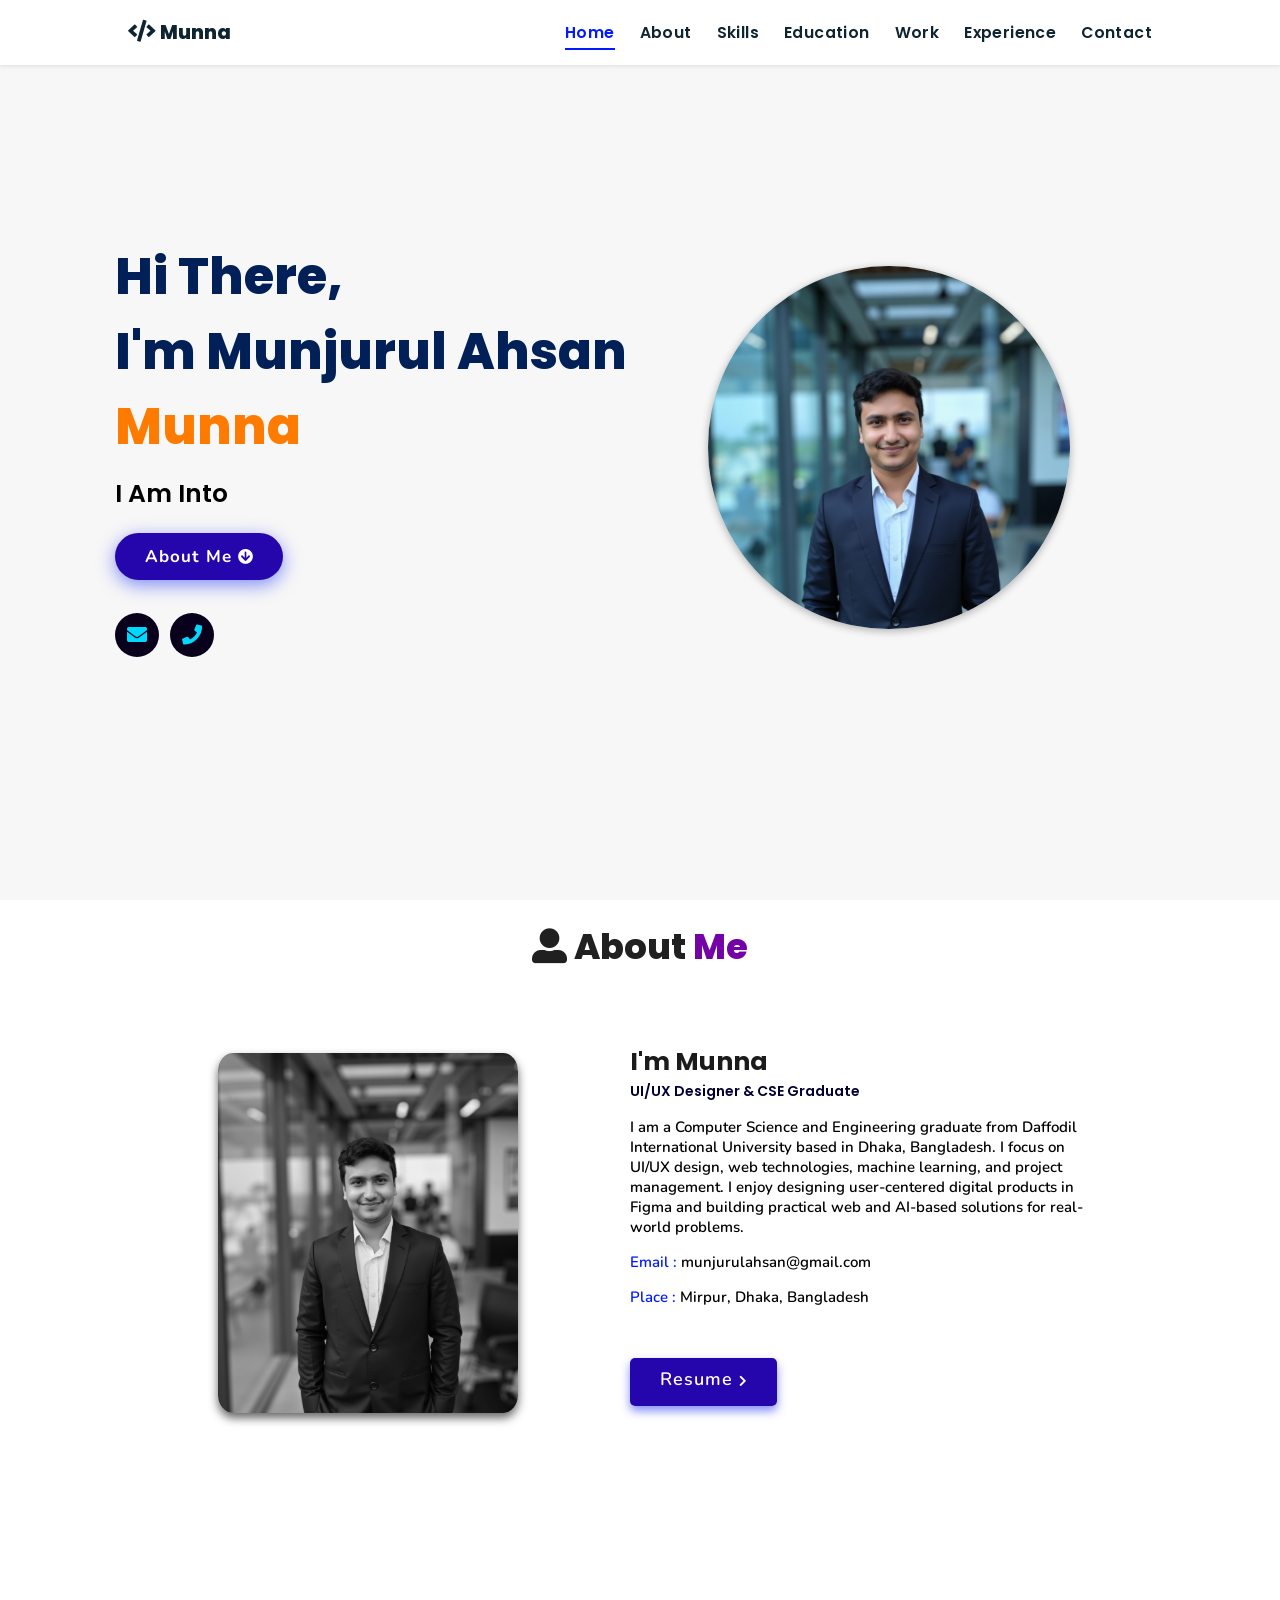
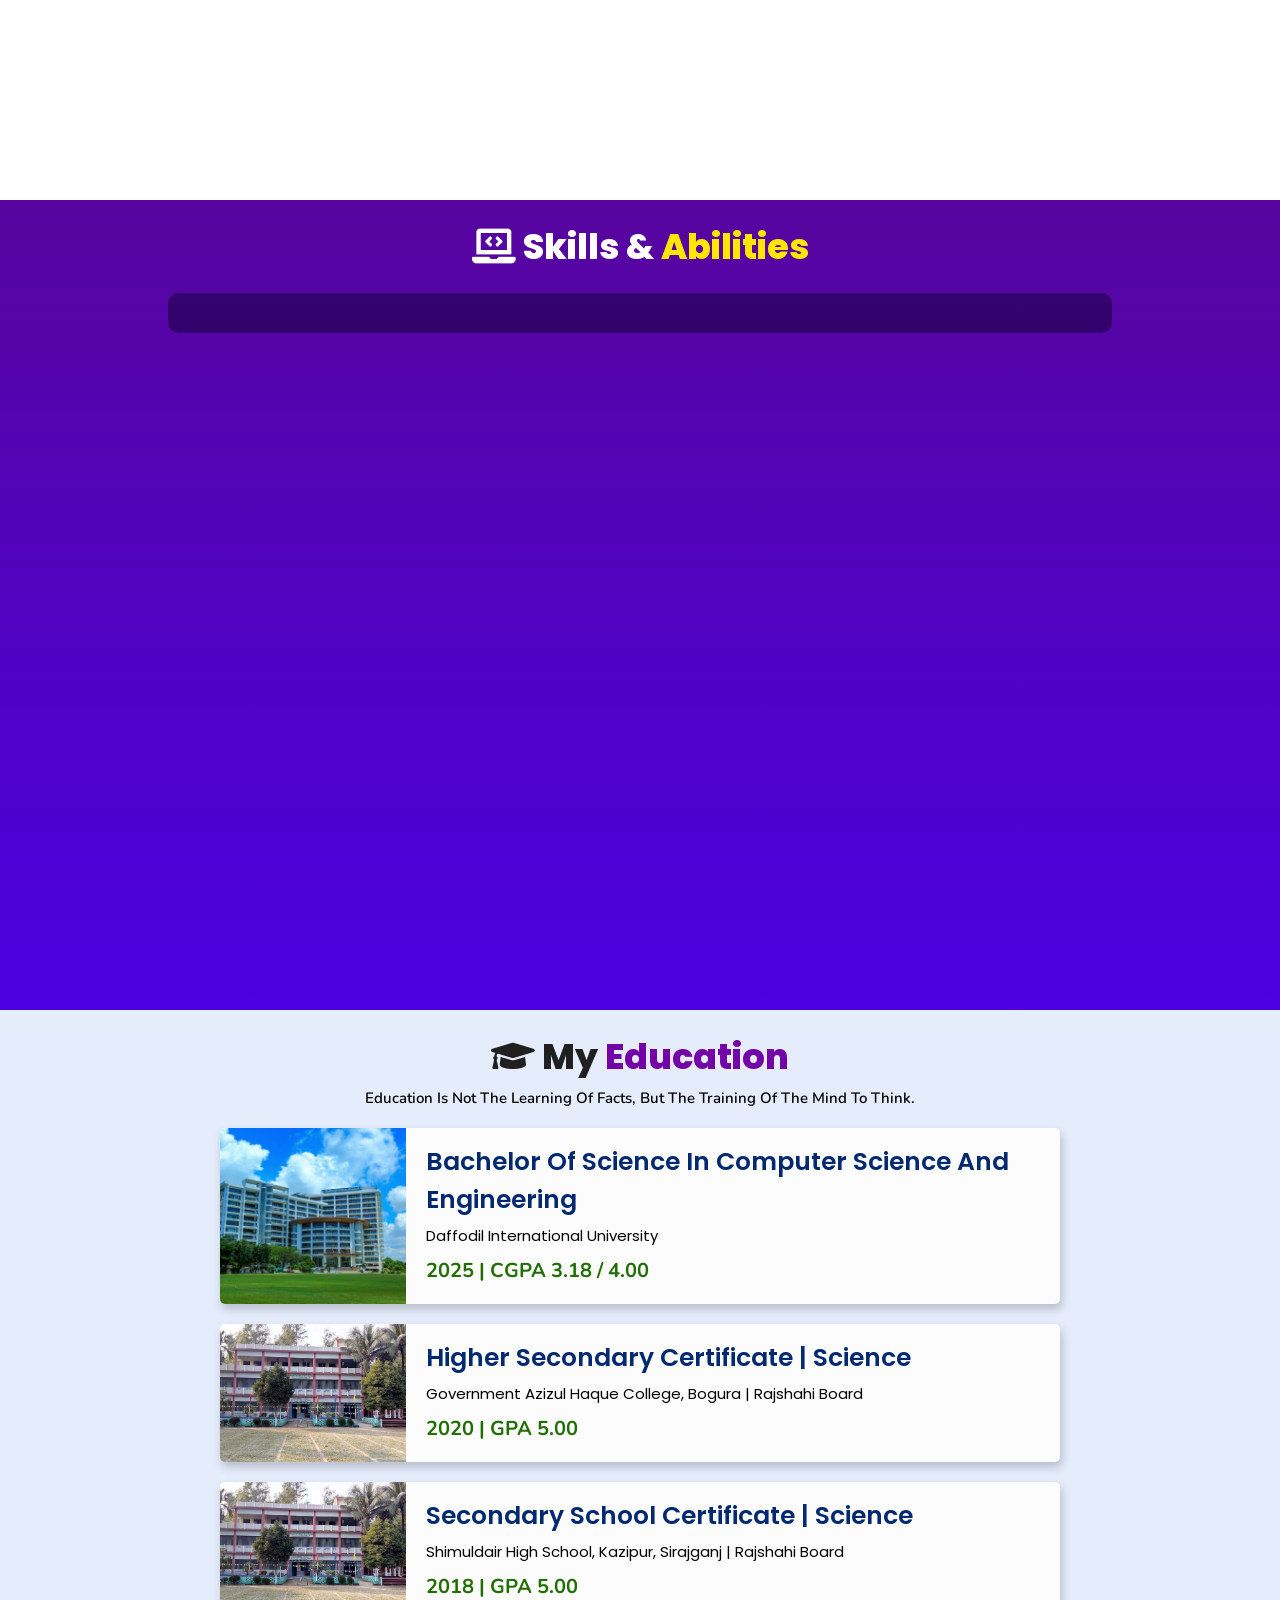
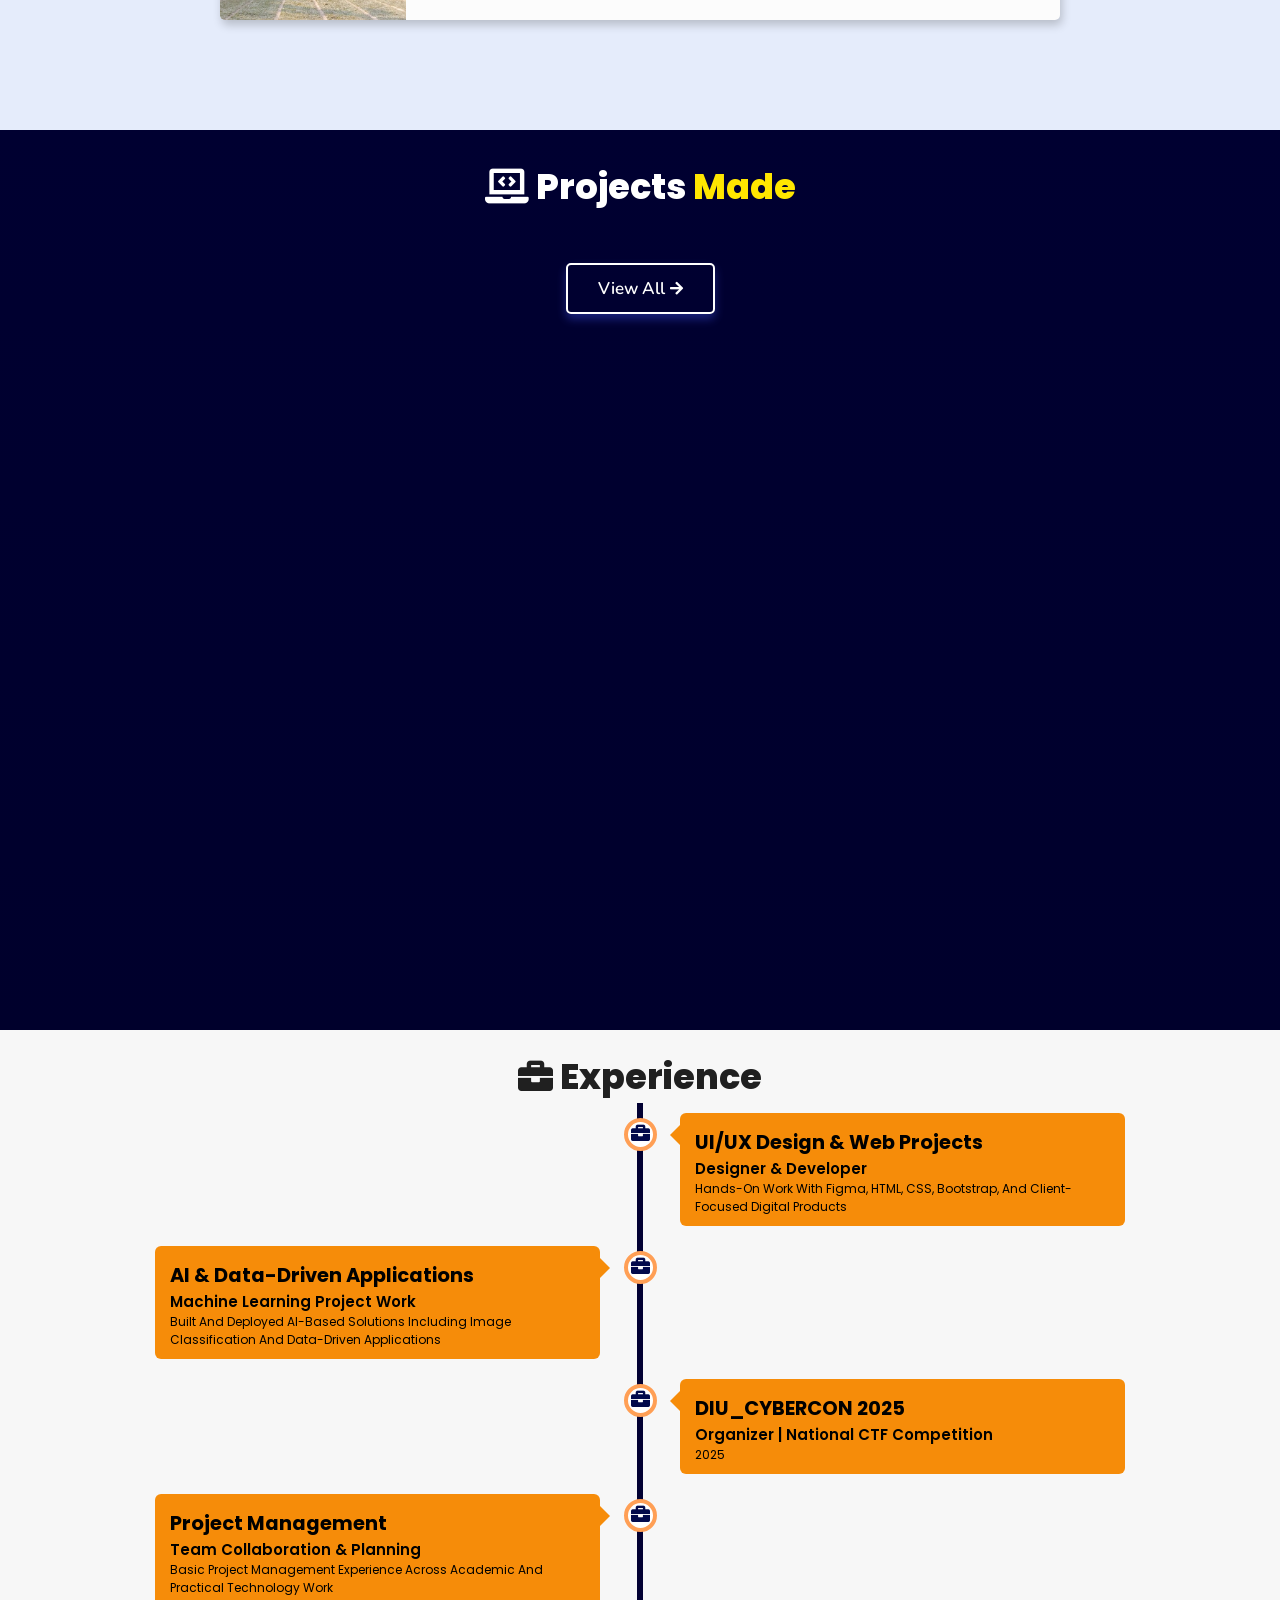
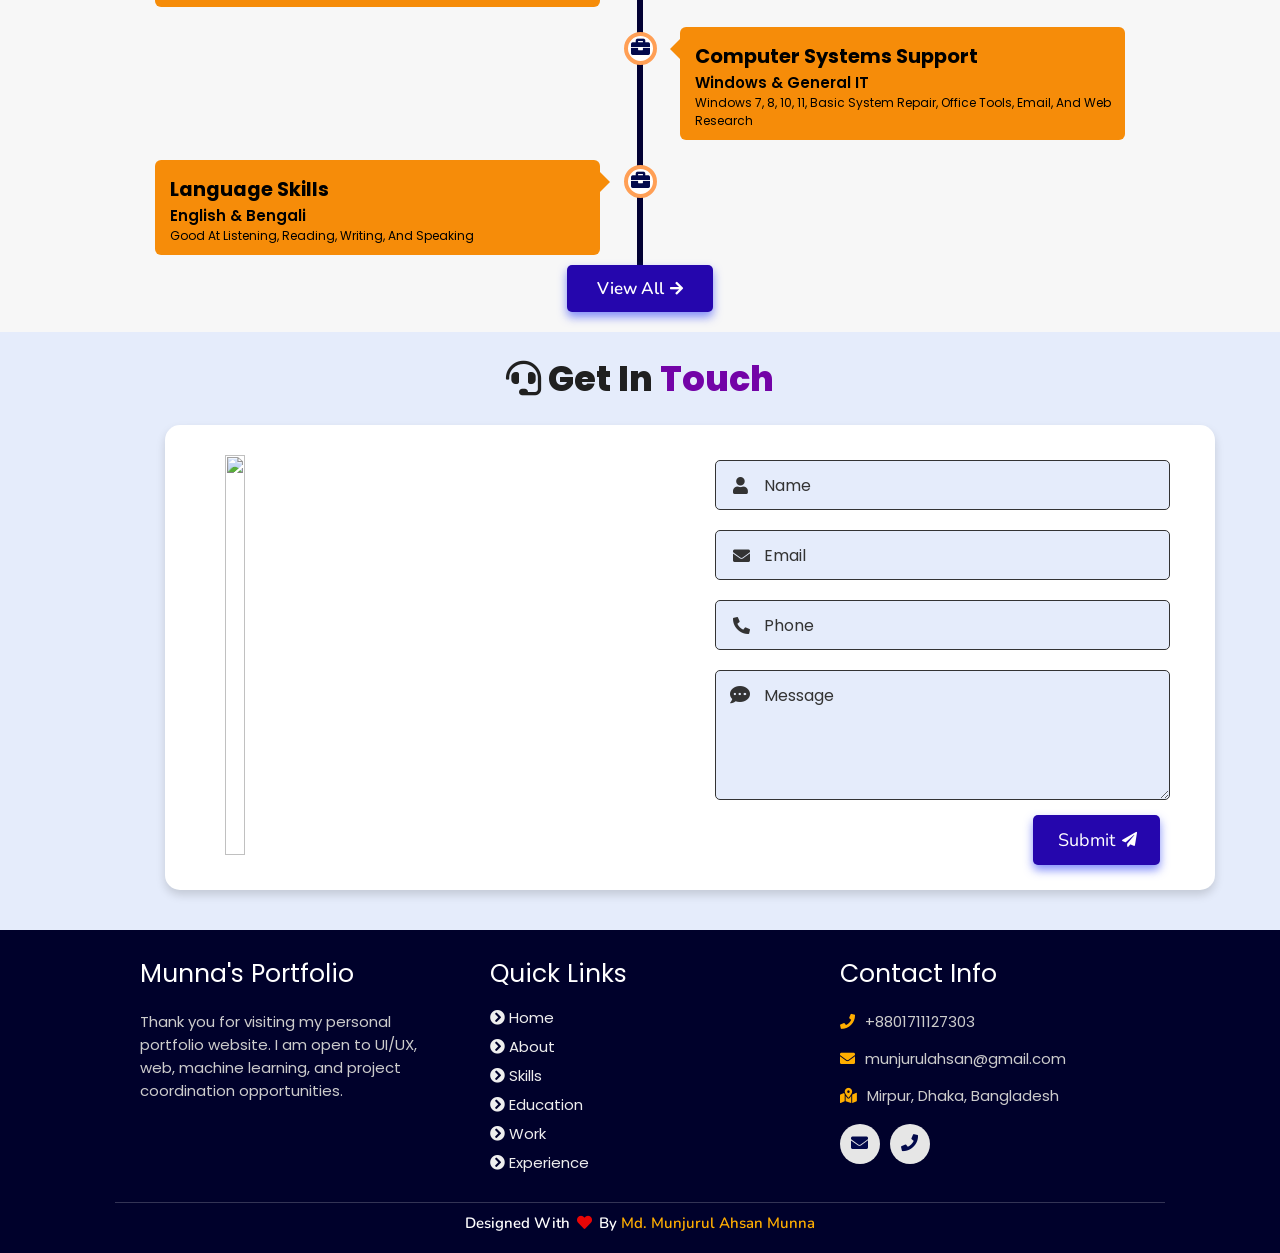
==== commit 56cfbfc8: "Update homepage name and portfolio assets" ====
--- a/index.html
+++ b/index.html
@@ -4,15 +4,15 @@
     <meta charset="UTF-8">
     <meta http-equiv="X-UA-Compatible" content="IE=edge">
     <meta name="viewport" content="width=device-width, initial-scale=1.0">
-    <meta name="keywords" content="Munjurul Ahsan Munna, portfolio, UI UX designer, web developer, machine learning, project management" />
-    <meta name="description" content="Portfolio of Md. Munjurul Ahsan Munna, a CSE graduate focused on UI/UX design, web technologies, machine learning, and project management." />
+    <meta name="keywords" content="Munjurul Ahsan Munna, portfolio, UI UX designer, web developer, machine learning, project management" />
+    <meta name="description" content="Portfolio of Md. Munjurul Ahsan Munna, a CSE graduate focused on UI/UX design, web technologies, machine learning, and project management." />
     <!-- Custom CSS -->
     <link rel="stylesheet" href="./assets/css/style.css">
     <!-- Font Awesome -->
     <link rel="stylesheet" href="https://cdnjs.cloudflare.com/ajax/libs/font-awesome/5.15.3/css/all.min.css" integrity="sha512-iBBXm8fW90+nuLcSKlbmrPcLa0OT92xO1BIsZ+ywDWZCvqsWgccV3gFoRBv0z+8dLJgyAHIhR35VZc2oM/gI1w==" crossorigin="anonymous" referrerpolicy="no-referrer" />
     <!-- Favicon -->
     <link id='favicon' rel="shortcut icon" href="./assets/images/favicon.png" type="image/x-png">
-    <title>Portfolio | Munjurul Ahsan Munna</title>
+    <title>Portfolio | Munjurul Ahsan Munna</title>
 </head>
 <body oncontextmenu="return false">
 
@@ -23,7 +23,7 @@
 
 <!-- navbar starts -->
 <header>
-        <a href="/" class="logo"><i class="fas fa-code"></i> Munna</a>
+        <a href="/" class="logo"><i class="fas fa-code"></i> Munna</a>
 
         <div id="menu" class="fas fa-bars"></div>
         <nav class="navbar">
@@ -46,20 +46,20 @@
     <div id="particles-js"></div>
 
     <div class="content">
-    <h2>Hi There,<br/> I'm Munjurul <span>Ahsan</span></h2>
+    <h2>Hi There,<br/> I'm Munjurul Ahsan <span>Munna</span></h2>
     <p>i am into <span class="typing-text"></span></p>
     <a href="#about" class="btn"><span>About Me</span>
       <i class="fas fa-arrow-circle-down"></i>
     </a>
     <div class="socials">
         <ul class="social-icons">
-          <li><a class="mail" aria-label="Email" href="mailto:munjurulahsan@gmail.com"><i class="fas fa-envelope"></i></a></li>
-          <li><a class="phone" aria-label="Phone" href="tel:+8801711127303"><i class="fas fa-phone"></i></a></li>
+          <li><a class="mail" aria-label="Email" href="mailto:munjurulahsan@gmail.com"><i class="fas fa-envelope"></i></a></li>
+          <li><a class="phone" aria-label="Phone" href="tel:+8801711127303"><i class="fas fa-phone"></i></a></li>
         </ul>
       </div>
     </div>
 <div class="image">
-    <img draggable="false" class="tilt" src="./assets/images/munna-formal.png" alt="Md. Munjurul Ahsan Munna">
+    <img draggable="false" class="tilt" src="./assets/images/munna-formal.png" alt="Md. Munjurul Ahsan Munna">
 </div>
 </section>
 <!-- hero section ends -->
@@ -72,15 +72,15 @@
     <div class="row">
 
     <div class="image">
-        <img draggable="false" class="tilt" src="./assets/images/munna-formal.png" alt="Md. Munjurul Ahsan Munna">
+        <img draggable="false" class="tilt" src="./assets/images/munna-formal.png" alt="Md. Munjurul Ahsan Munna">
     </div>
     <div class="content">
-        <h3>I'm Munna</h3>
-        <span class="tag">UI/UX Designer & CSE Graduate</span>
-        
-        <p>I am a Computer Science and Engineering graduate from Daffodil International University based in Dhaka, Bangladesh.
-          I focus on UI/UX design, web technologies, machine learning, and project management.
-          I enjoy designing user-centered digital products in Figma and building practical web and AI-based solutions for real-world problems. </p>
+        <h3>I'm Munna</h3>
+        <span class="tag">UI/UX Designer & CSE Graduate</span>
+        
+        <p>I am a Computer Science and Engineering graduate from Daffodil International University based in Dhaka, Bangladesh.
+          I focus on UI/UX design, web technologies, machine learning, and project management.
+          I enjoy designing user-centered digital products in Figma and building practical web and AI-based solutions for real-world problems. </p>
         
         <div class="box-container">
             <!-- <div class="box">
@@ -88,13 +88,13 @@
               <p><span> phone : </span> +91 XXX-XXX-XXXX</p>
             </div> -->
             <div class="box">
-              <p><span> email : </span> munjurulahsan@gmail.com</p>
-              <p><span> place : </span> Mirpur, Dhaka, Bangladesh</p>
+              <p><span> email : </span> munjurulahsan@gmail.com</p>
+              <p><span> place : </span> Mirpur, Dhaka, Bangladesh</p>
             </div>
         </div>
         
         <div class="resumebtn">
-            <a href="./assets/docs/CV_Munna.pdf" target="_blank" class="btn"><span>Resume</span>
+            <a href="./assets/docs/CV_Munna.pdf" target="_blank" class="btn"><span>Resume</span>
                 <i class="fas fa-chevron-right"></i>
             </a>
         </div>
@@ -136,39 +136,39 @@
 
     <div class="box">
         <div class="image">
-        <img draggable="false" src="./assets/images/educat/college.jpg" alt="">
+        <img draggable="false" src="./assets/images/educat/diu.jpg" alt="">
         </div>
         <div class="content">
-        <h3>Bachelor of Science in Computer Science and Engineering</h3>
-        <p>Daffodil International University</p>
-        <h4>2025 | CGPA 3.18 / 4.00</h4>
-        </div>
-    </div>
-
-    <div class="box">
-      <div class="image">
-      <img draggable="false" src="./assets/images/educat/school.jpg" alt="">
-      </div>
-      <div class="content">
-      <h3>Higher Secondary Certificate | Science</h3>
-      <p>Government Azizul Haque College, Bogura | Rajshahi Board</p>
-      <h4>2020 | GPA 5.00</h4>
-      </div>
-    </div>
-
-    <div class="box">
-      <div class="image">
-      <img draggable="false" src="./assets/images/educat/school.jpg" alt="">
-      </div>
-      <div class="content">
-      <h3>Secondary School Certificate | Science</h3>
-      <p>Shimuldair High School, Kazipur, Sirajganj | Rajshahi Board</p>
-      <h4>2018 | GPA 5.00</h4>
-      </div>
-    </div>
-
-</div>
-</section>
+        <h3>Bachelor of Science in Computer Science and Engineering</h3>
+        <p>Daffodil International University</p>
+        <h4>2025 | CGPA 3.18 / 4.00</h4>
+        </div>
+    </div>
+
+    <div class="box">
+      <div class="image">
+      <img draggable="false" src="./assets/images/educat/school.jpg" alt="">
+      </div>
+      <div class="content">
+      <h3>Higher Secondary Certificate | Science</h3>
+      <p>Government Azizul Haque College, Bogura | Rajshahi Board</p>
+      <h4>2020 | GPA 5.00</h4>
+      </div>
+    </div>
+
+    <div class="box">
+      <div class="image">
+      <img draggable="false" src="./assets/images/educat/school.jpg" alt="">
+      </div>
+      <div class="content">
+      <h3>Secondary School Certificate | Science</h3>
+      <p>Shimuldair High School, Kazipur, Sirajganj | Rajshahi Board</p>
+      <h4>2018 | GPA 5.00</h4>
+      </div>
+    </div>
+
+</div>
+</section>
 <!-- education section ends -->
 
 
@@ -189,7 +189,7 @@
           <p>Personal portfolio website. Don't need much info about it, just scroll down. You're here only!</p>
           <div class="btns">
             <a href="#" class="btn" target="_blank"><i class="fas fa-eye"></i> View</a>
-            <a href="#" class="btn" target="_blank">Code <i class="fas fa-code"></i></a>
+            <a href="#" class="btn" target="_blank">Code <i class="fas fa-code"></i></a>
           </div>
         </div>
       </div>
@@ -216,11 +216,11 @@
     <div class="container right">
       <div class="content">
         <div class="tag">
-          <h2>UI/UX Design & Web Projects</h2>
-        </div>
-        <div class="desc">
-            <h3>Designer & Developer</h3>
-            <p>Hands-on work with Figma, HTML, CSS, Bootstrap, and client-focused digital products</p>
+          <h2>UI/UX Design & Web Projects</h2>
+        </div>
+        <div class="desc">
+            <h3>Designer & Developer</h3>
+            <p>Hands-on work with Figma, HTML, CSS, Bootstrap, and client-focused digital products</p>
         </div>
       </div>
     </div>
@@ -228,11 +228,11 @@
     <div class="container left">
       <div class="content">
         <div class="tag">
-          <h2>AI & Data-Driven Applications</h2>
-        </div>
-        <div class="desc">
-            <h3>Machine Learning Project Work</h3>
-            <p>Built and deployed AI-based solutions including image classification and data-driven applications</p>
+          <h2>AI & Data-Driven Applications</h2>
+        </div>
+        <div class="desc">
+            <h3>Machine Learning Project Work</h3>
+            <p>Built and deployed AI-based solutions including image classification and data-driven applications</p>
         </div>
       </div>
     </div>
@@ -240,11 +240,11 @@
     <div class="container right">
       <div class="content">
         <div class="tag">
-          <h2>DIU_CYBERCON 2025</h2>
-        </div>
-        <div class="desc">
-            <h3>Organizer | National CTF Competition</h3>
-            <p>2025</p>
+          <h2>DIU_CYBERCON 2025</h2>
+        </div>
+        <div class="desc">
+            <h3>Organizer | National CTF Competition</h3>
+            <p>2025</p>
         </div>
       </div>
     </div>
@@ -252,11 +252,11 @@
     <div class="container left">
       <div class="content">
         <div class="tag">
-          <h2>Project Management</h2>
-        </div>
-        <div class="desc">
-            <h3>Team Collaboration & Planning</h3>
-            <p>Basic project management experience across academic and practical technology work</p>
+          <h2>Project Management</h2>
+        </div>
+        <div class="desc">
+            <h3>Team Collaboration & Planning</h3>
+            <p>Basic project management experience across academic and practical technology work</p>
         </div>
       </div>
     </div>
@@ -264,11 +264,11 @@
     <div class="container right">
       <div class="content">
         <div class="tag">
-          <h2>Computer Systems Support</h2>
-        </div>
-        <div class="desc">
-            <h3>Windows & General IT</h3>
-            <p>Windows 7, 8, 10, 11, basic system repair, Office tools, email, and web research</p>
+          <h2>Computer Systems Support</h2>
+        </div>
+        <div class="desc">
+            <h3>Windows & General IT</h3>
+            <p>Windows 7, 8, 10, 11, basic system repair, Office tools, email, and web research</p>
         </div>
       </div>
     </div>
@@ -276,11 +276,11 @@
     <div class="container left">
       <div class="content">
         <div class="tag">
-          <h2>Language Skills</h2>
-        </div>
-        <div class="desc">
-            <h3>English & Bengali</h3>
-            <p>Good at listening, reading, writing, and speaking</p>
+          <h2>Language Skills</h2>
+        </div>
+        <div class="desc">
+            <h3>English & Bengali</h3>
+            <p>Good at listening, reading, writing, and speaking</p>
         </div>
       </div>
     </div>
@@ -344,8 +344,8 @@
   <div class="box-container">
 
       <div class="box">
-          <h3>Munna's Portfolio</h3>
-          <p>Thank you for visiting my personal portfolio website. I am open to UI/UX, web, machine learning, and project coordination opportunities.</p>
+          <h3>Munna's Portfolio</h3>
+          <p>Thank you for visiting my personal portfolio website. I am open to UI/UX, web, machine learning, and project coordination opportunities.</p>
       </div>
 
       <div class="box">
@@ -360,18 +360,18 @@
 
       <div class="box">
           <h3>contact info</h3>
-          <p> <i class="fas fa-phone"></i>+8801711127303</p>
-          <p> <i class="fas fa-envelope"></i>munjurulahsan@gmail.com</p>
-          <p> <i class="fas fa-map-marked-alt"></i>Mirpur, Dhaka, Bangladesh</p>
+          <p> <i class="fas fa-phone"></i>+8801711127303</p>
+          <p> <i class="fas fa-envelope"></i>munjurulahsan@gmail.com</p>
+          <p> <i class="fas fa-map-marked-alt"></i>Mirpur, Dhaka, Bangladesh</p>
           <div class="share">
 
-              <a href="mailto:munjurulahsan@gmail.com" class="fas fa-envelope" aria-label="Mail"></a>
-              <a href="tel:+8801711127303" class="fas fa-phone" aria-label="Phone"></a>
+              <a href="mailto:munjurulahsan@gmail.com" class="fas fa-envelope" aria-label="Mail"></a>
+              <a href="tel:+8801711127303" class="fas fa-phone" aria-label="Phone"></a>
           </div>
       </div>
   </div>
 
-  <h1 class="credit">Designed with <i class="fa fa-heart pulse"></i> by <a href="mailto:munjurulahsan@gmail.com"> Md. Munjurul Ahsan Munna</a></h1>
+  <h1 class="credit">Designed with <i class="fa fa-heart pulse"></i> by <a href="mailto:munjurulahsan@gmail.com"> Md. Munjurul Ahsan Munna</a></h1>
 
 </section>
 <!-- footer section ends -->
@@ -399,7 +399,7 @@
 <!-- scroll reveal anim -->
 <script src="https://unpkg.com/scrollreveal"></script>
 
-<!-- ==== ALL MAJOR JAVASCRIPT CDNS ENDS ==== -->
+<!-- ==== ALL MAJOR JAVASCRIPT CDNS ENDS ==== -->
 
 <script src="./assets/js/script.js"></script>
 
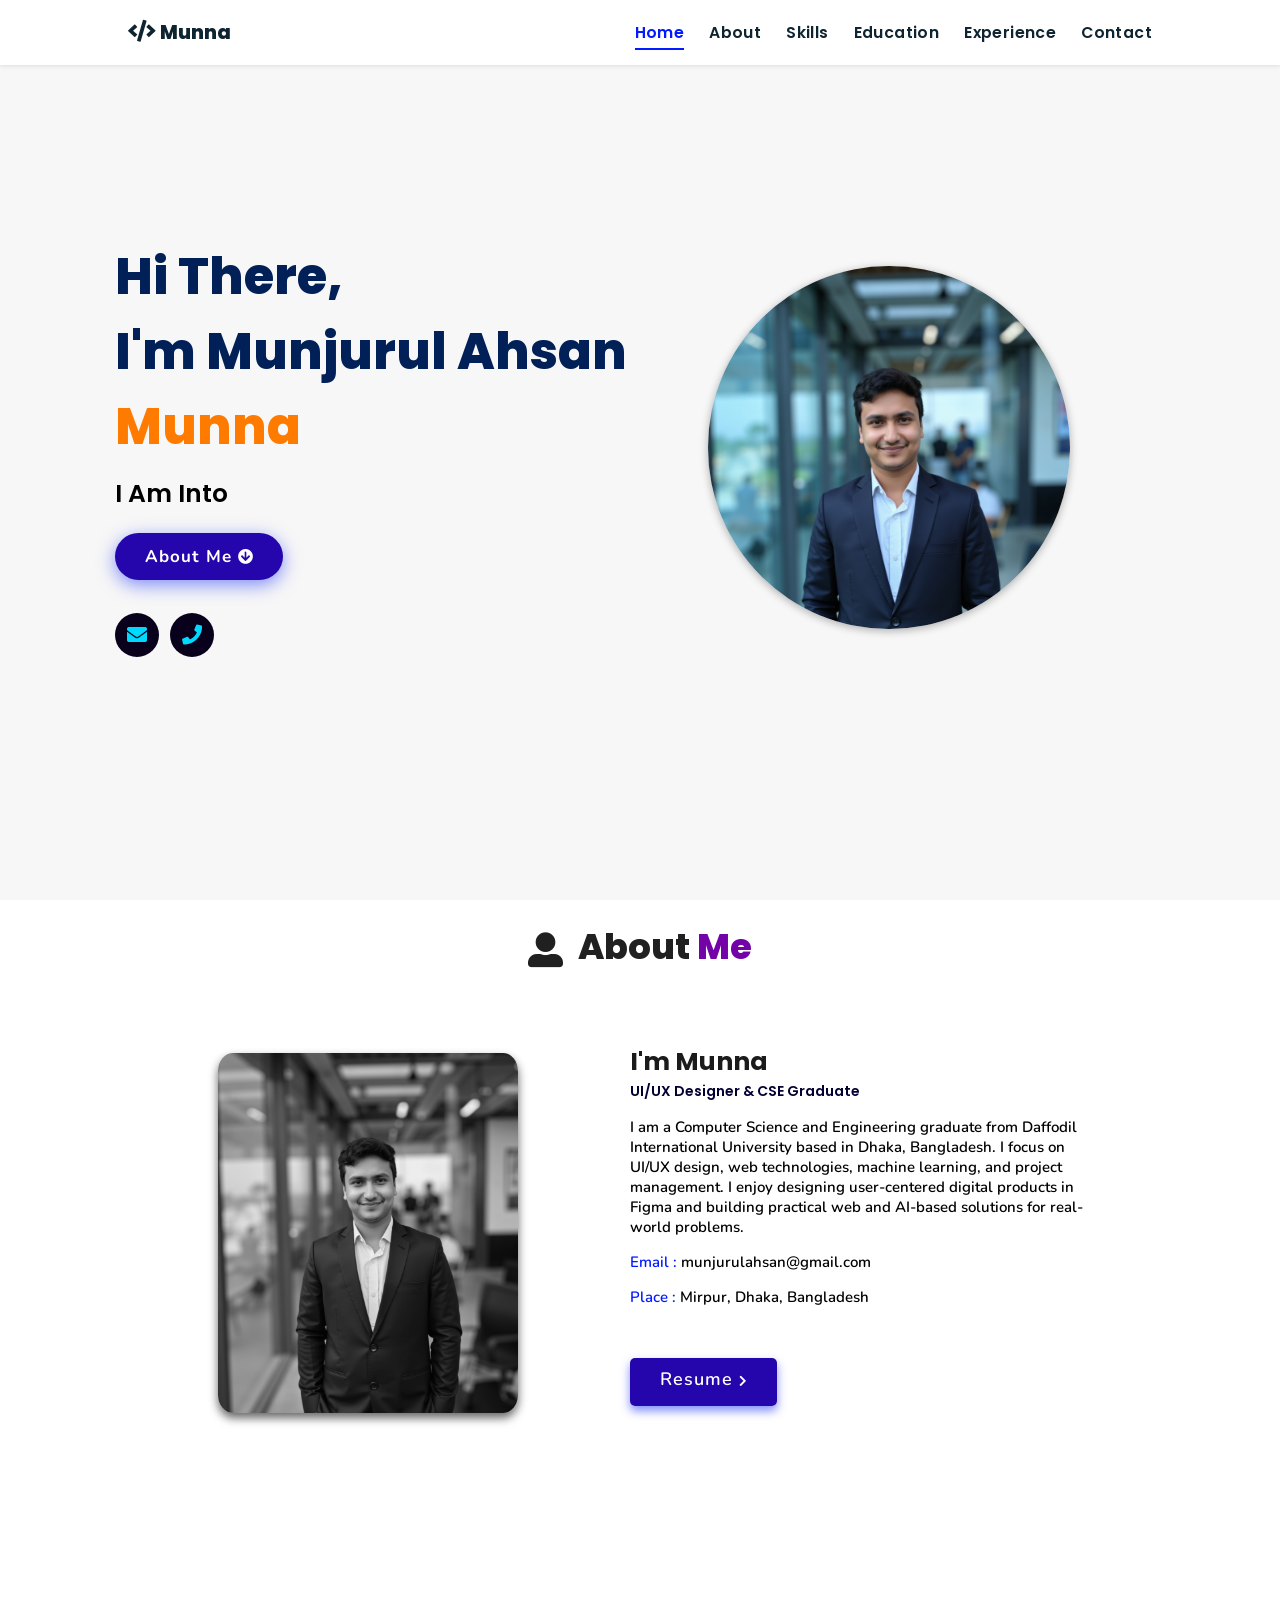
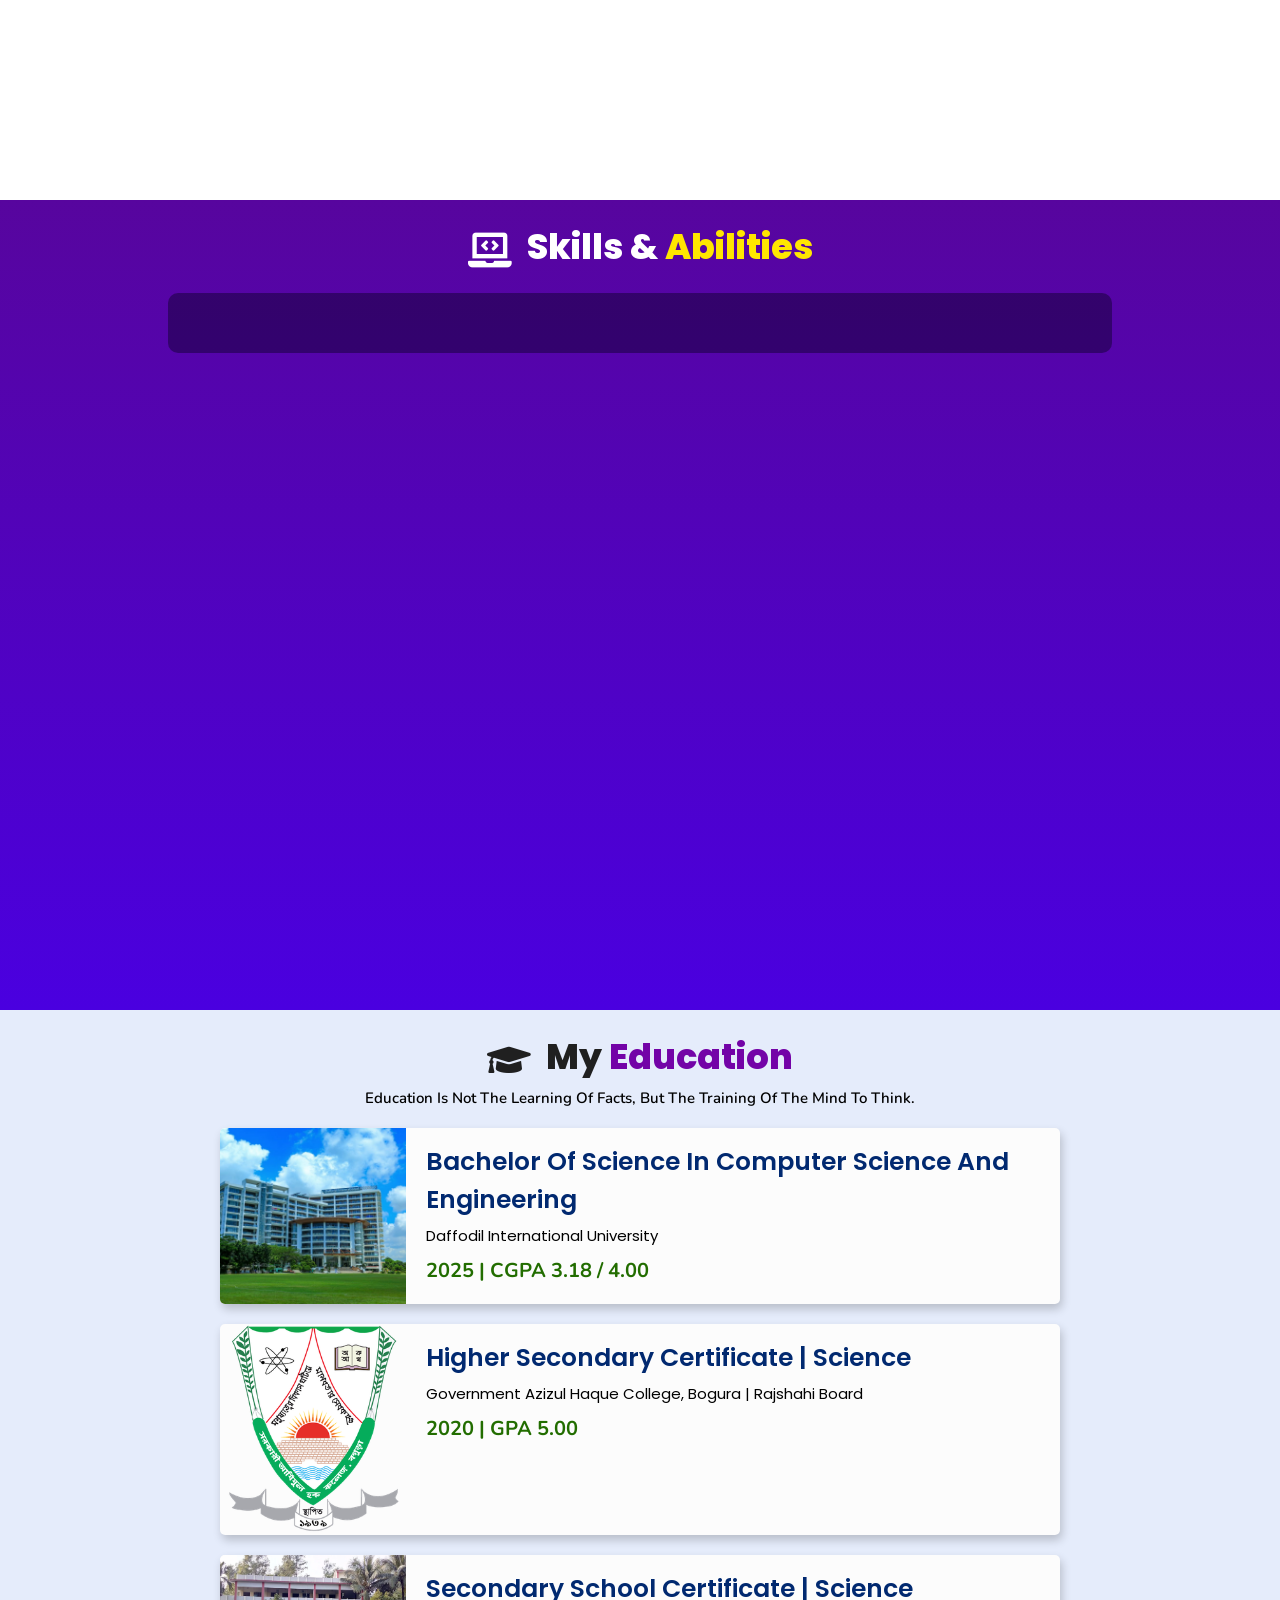
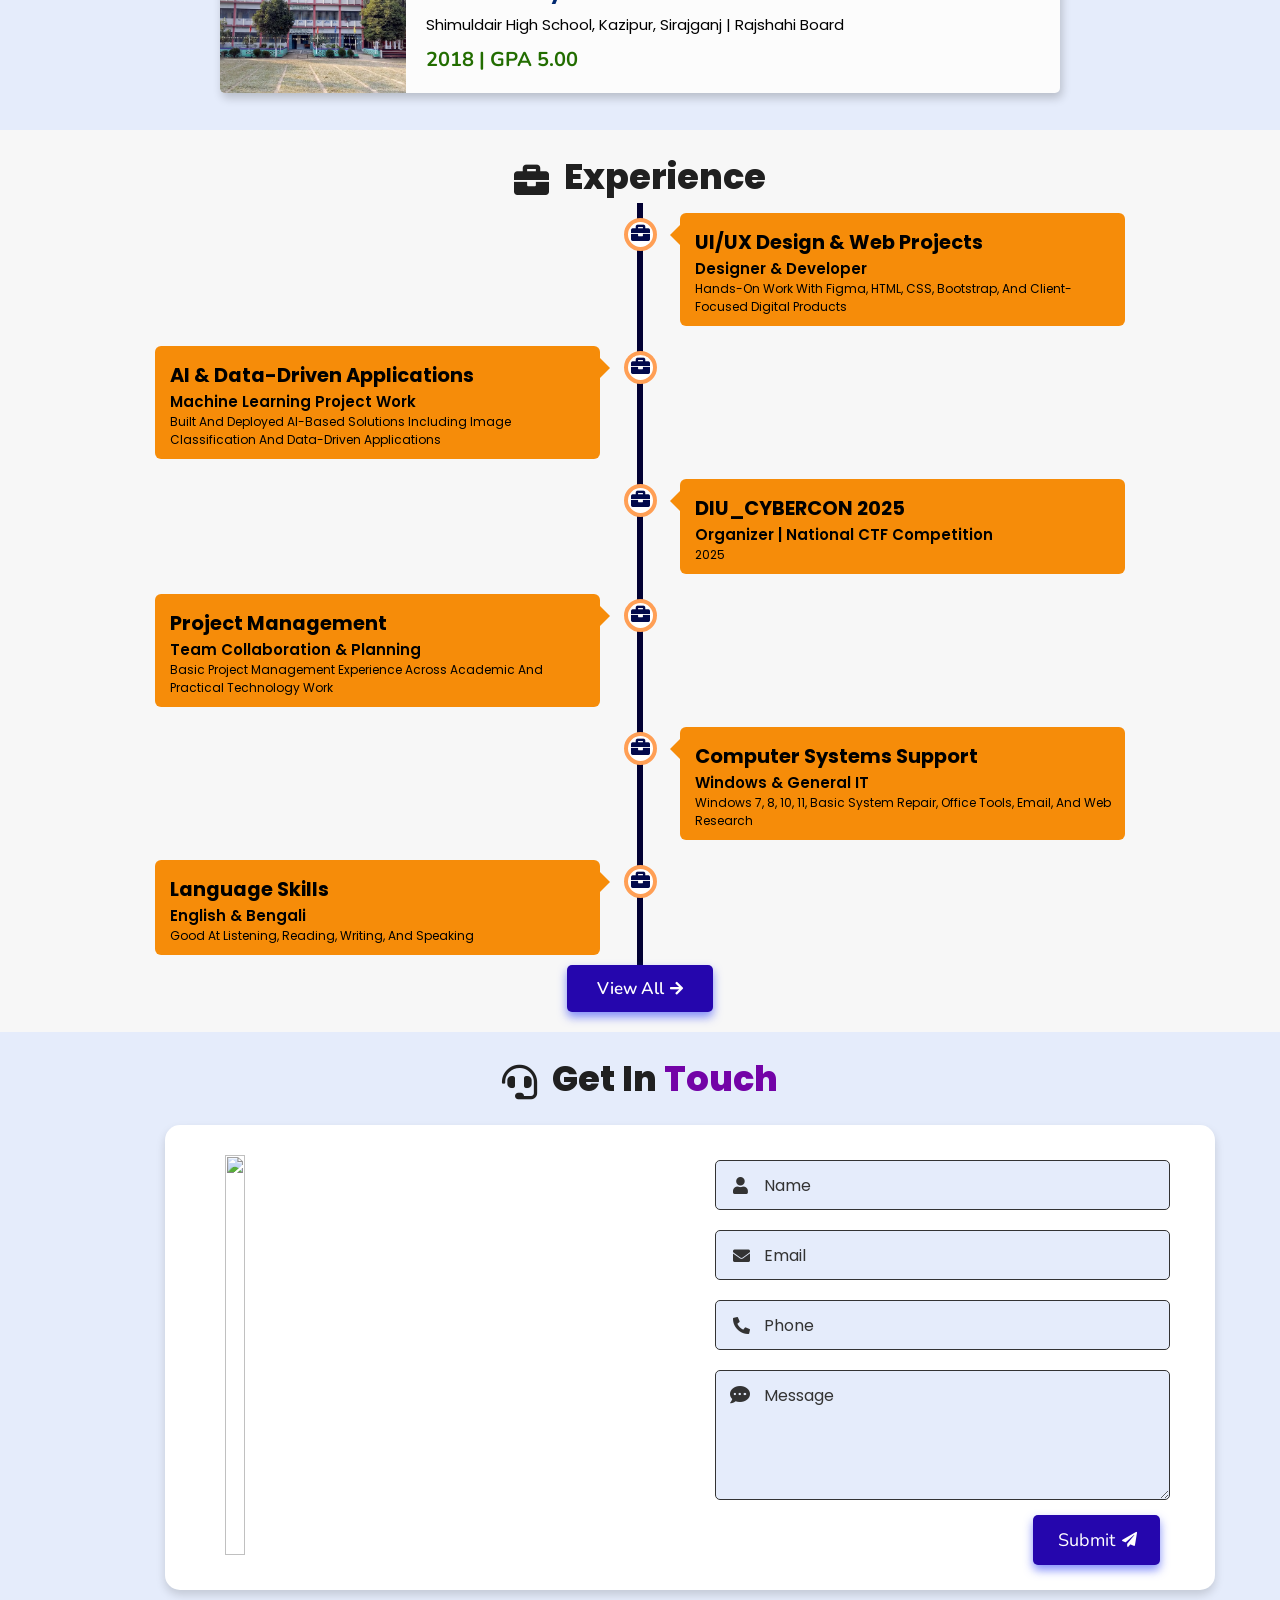
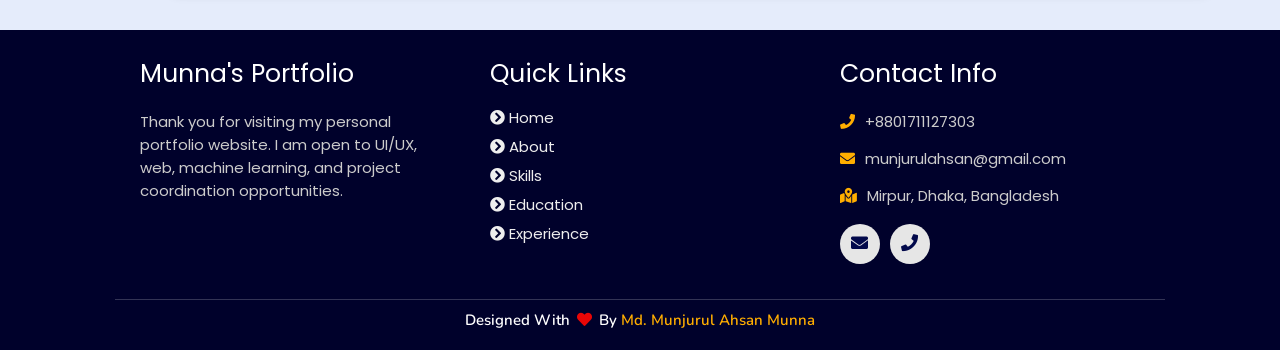
==== commit b43254e3: "Update portfolio information and styling" ====
--- a/index.html
+++ b/index.html
@@ -1,118 +1,126 @@
 <!DOCTYPE html>
 <html lang="en">
+
 <head>
-    <meta charset="UTF-8">
-    <meta http-equiv="X-UA-Compatible" content="IE=edge">
-    <meta name="viewport" content="width=device-width, initial-scale=1.0">
-    <meta name="keywords" content="Munjurul Ahsan Munna, portfolio, UI UX designer, web developer, machine learning, project management" />
-    <meta name="description" content="Portfolio of Md. Munjurul Ahsan Munna, a CSE graduate focused on UI/UX design, web technologies, machine learning, and project management." />
-    <!-- Custom CSS -->
-    <link rel="stylesheet" href="./assets/css/style.css">
-    <!-- Font Awesome -->
-    <link rel="stylesheet" href="https://cdnjs.cloudflare.com/ajax/libs/font-awesome/5.15.3/css/all.min.css" integrity="sha512-iBBXm8fW90+nuLcSKlbmrPcLa0OT92xO1BIsZ+ywDWZCvqsWgccV3gFoRBv0z+8dLJgyAHIhR35VZc2oM/gI1w==" crossorigin="anonymous" referrerpolicy="no-referrer" />
-    <!-- Favicon -->
-    <link id='favicon' rel="shortcut icon" href="./assets/images/favicon.png" type="image/x-png">
-    <title>Portfolio | Munjurul Ahsan Munna</title>
+  <meta charset="UTF-8">
+  <meta http-equiv="X-UA-Compatible" content="IE=edge">
+  <meta name="viewport" content="width=device-width, initial-scale=1.0">
+  <meta name="keywords"
+    content="Munjurul Ahsan Munna, portfolio, UI UX designer, web developer, machine learning, project management" />
+  <meta name="description"
+    content="Portfolio of Md. Munjurul Ahsan Munna, a CSE graduate focused on UI/UX design, web technologies, machine learning, and project management." />
+  <!-- Custom CSS -->
+  <link rel="stylesheet" href="./assets/css/style.css">
+  <!-- Font Awesome -->
+  <link rel="stylesheet" href="https://cdnjs.cloudflare.com/ajax/libs/font-awesome/5.15.3/css/all.min.css"
+    integrity="sha512-iBBXm8fW90+nuLcSKlbmrPcLa0OT92xO1BIsZ+ywDWZCvqsWgccV3gFoRBv0z+8dLJgyAHIhR35VZc2oM/gI1w=="
+    crossorigin="anonymous" referrerpolicy="no-referrer" />
+  <!-- Favicon -->
+  <link id='favicon' rel="shortcut icon" href="./assets/images/favicon.png" type="image/x-png">
+  <title>Portfolio | Munjurul Ahsan Munna</title>
 </head>
+
 <body oncontextmenu="return false">
 
-<!-- pre loader -->
-<!-- <div class="loader-container">
+  <!-- pre loader -->
+  <!-- <div class="loader-container">
   <img draggable="false" src="./assets/images/preloader.gif" alt="">
 </div> -->
 
-<!-- navbar starts -->
-<header>
-        <a href="/" class="logo"><i class="fas fa-code"></i> Munna</a>
-
-        <div id="menu" class="fas fa-bars"></div>
-        <nav class="navbar">
-            <ul>
-            <li><a class="active" href="#home">Home</a></li>
-            <li><a href="#about">About</a></li>
-            <li><a href="#skills">Skills</a></li>
-            <li><a href="#education">Education</a></li>
-            <li><a href="#work">Work</a></li>
-            <li><a href="#experience">Experience</a></li>
-            <li><a href="#contact">Contact</a></li>
-            </ul>
-        </nav>
-</header>
-<!-- navbar ends -->
-
-
-<!-- hero section starts -->
-<section class="home" id="home">
+  <!-- navbar starts -->
+  <header>
+    <a href="/" class="logo"><i class="fas fa-code"></i> Munna</a>
+
+    <div id="menu" class="fas fa-bars"></div>
+    <nav class="navbar">
+      <ul>
+        <li><a class="active" href="#home">Home</a></li>
+        <li><a href="#about">About</a></li>
+        <li><a href="#skills">Skills</a></li>
+        <li><a href="#education">Education</a></li>
+        <li><a href="#experience">Experience</a></li>
+        <li><a href="#contact">Contact</a></li>
+      </ul>
+    </nav>
+  </header>
+  <!-- navbar ends -->
+
+
+  <!-- hero section starts -->
+  <section class="home" id="home">
     <div id="particles-js"></div>
 
     <div class="content">
-    <h2>Hi There,<br/> I'm Munjurul Ahsan <span>Munna</span></h2>
-    <p>i am into <span class="typing-text"></span></p>
-    <a href="#about" class="btn"><span>About Me</span>
-      <i class="fas fa-arrow-circle-down"></i>
-    </a>
-    <div class="socials">
+      <h2>Hi There,<br /> I'm Munjurul Ahsan <span>Munna</span></h2>
+      <p>i am into <span class="typing-text"></span></p>
+      <a href="#about" class="btn"><span>About Me</span>
+        <i class="fas fa-arrow-circle-down"></i>
+      </a>
+      <div class="socials">
         <ul class="social-icons">
-          <li><a class="mail" aria-label="Email" href="mailto:munjurulahsan@gmail.com"><i class="fas fa-envelope"></i></a></li>
+          <li><a class="mail" aria-label="Email" href="mailto:munjurulahsan@gmail.com"><i
+                class="fas fa-envelope"></i></a></li>
           <li><a class="phone" aria-label="Phone" href="tel:+8801711127303"><i class="fas fa-phone"></i></a></li>
         </ul>
       </div>
     </div>
-<div class="image">
-    <img draggable="false" class="tilt" src="./assets/images/munna-formal.png" alt="Md. Munjurul Ahsan Munna">
-</div>
-</section>
-<!-- hero section ends -->
-
-
-<!-- about section starts -->
-<section class="about" id="about">
+    <div class="image">
+      <img draggable="false" class="tilt" src="./assets/images/munna-formal.png" alt="Md. Munjurul Ahsan Munna">
+    </div>
+  </section>
+  <!-- hero section ends -->
+
+
+  <!-- about section starts -->
+  <section class="about" id="about">
     <h2 class="heading"><i class="fas fa-user-alt"></i> About <span>Me</span></h2>
-    
+
     <div class="row">
 
-    <div class="image">
+      <div class="image">
         <img draggable="false" class="tilt" src="./assets/images/munna-formal.png" alt="Md. Munjurul Ahsan Munna">
-    </div>
-    <div class="content">
+      </div>
+      <div class="content">
         <h3>I'm Munna</h3>
         <span class="tag">UI/UX Designer & CSE Graduate</span>
-        
-        <p>I am a Computer Science and Engineering graduate from Daffodil International University based in Dhaka, Bangladesh.
+
+        <p>I am a Computer Science and Engineering graduate from Daffodil International University based in Dhaka,
+          Bangladesh.
           I focus on UI/UX design, web technologies, machine learning, and project management.
-          I enjoy designing user-centered digital products in Figma and building practical web and AI-based solutions for real-world problems. </p>
-        
+          I enjoy designing user-centered digital products in Figma and building practical web and AI-based solutions
+          for real-world problems. </p>
+
         <div class="box-container">
-            <!-- <div class="box">
+          <!-- <div class="box">
               <p><span> age: </span> 20</p>
               <p><span> phone : </span> +91 XXX-XXX-XXXX</p>
             </div> -->
-            <div class="box">
-              <p><span> email : </span> munjurulahsan@gmail.com</p>
-              <p><span> place : </span> Mirpur, Dhaka, Bangladesh</p>
-            </div>
-        </div>
-        
+          <div class="box">
+            <p><span> email : </span> munjurulahsan@gmail.com</p>
+            <p><span> place : </span> Mirpur, Dhaka, Bangladesh</p>
+          </div>
+        </div>
+
         <div class="resumebtn">
-            <a href="./assets/docs/CV_Munna.pdf" target="_blank" class="btn"><span>Resume</span>
-                <i class="fas fa-chevron-right"></i>
-            </a>
-        </div>
-
-    </div>
-    </div>
-</section>
-<!-- about section ends -->
-
-<!-- skills section starts -->
-<section class="skills" id="skills">
+          <a href="./assets/docs/CV_Munna.pdf" target="_blank" class="btn"><span>Resume</span>
+            <i class="fas fa-chevron-right"></i>
+          </a>
+        </div>
+
+      </div>
+    </div>
+  </section>
+  <!-- about section ends -->
+
+  <!-- skills section starts -->
+  <section class="skills" id="skills">
 
     <h2 class="heading"><i class="fas fa-laptop-code"></i> Skills & <span>Abilities</span></h2>
 
     <div class="container">
-          <div class="row" id="skillsContainer">
-
-            <!-- <div class="bar">
+      <div class="row" id="skillsContainer">
+
+        <!-- <div class="bar">
               <div class="info">
                 <img src="https://img.icons8.com/color/48/000000/adobe-xd.png"/>
                 <span>AdobeXD</span>
@@ -120,288 +128,263 @@
             </div> -->
 
       </div>
-</div>
-</section>
-<!-- skills section ends -->
-
-
-<!-- education section starts -->
-<section class="education" id="education">
-
-  <h1 class="heading"><i class="fas fa-graduation-cap"></i> My <span>Education</span></h1>
+    </div>
+  </section>
+  <!-- skills section ends -->
+
+
+  <!-- education section starts -->
+  <section class="education" id="education">
+
+    <h1 class="heading"><i class="fas fa-graduation-cap"></i> My <span>Education</span></h1>
 
     <p class="qoute">Education is not the learning of facts, but the training of the mind to think.</p>
 
     <div class="box-container">
 
-    <div class="box">
+      <div class="box">
         <div class="image">
-        <img draggable="false" src="./assets/images/educat/diu.jpg" alt="">
-        </div>
-        <div class="content">
-        <h3>Bachelor of Science in Computer Science and Engineering</h3>
-        <p>Daffodil International University</p>
-        <h4>2025 | CGPA 3.18 / 4.00</h4>
-        </div>
-    </div>
-
-    <div class="box">
-      <div class="image">
-      <img draggable="false" src="./assets/images/educat/school.jpg" alt="">
-      </div>
-      <div class="content">
-      <h3>Higher Secondary Certificate | Science</h3>
-      <p>Government Azizul Haque College, Bogura | Rajshahi Board</p>
-      <h4>2020 | GPA 5.00</h4>
-      </div>
-    </div>
-
-    <div class="box">
-      <div class="image">
-      <img draggable="false" src="./assets/images/educat/school.jpg" alt="">
-      </div>
-      <div class="content">
-      <h3>Secondary School Certificate | Science</h3>
-      <p>Shimuldair High School, Kazipur, Sirajganj | Rajshahi Board</p>
-      <h4>2018 | GPA 5.00</h4>
-      </div>
-    </div>
-
-</div>
-</section>
-<!-- education section ends -->
-
-
-<!-- work project section starts -->
-<section class="work" id="work">
-
-  <h2 class="heading"><i class="fas fa-laptop-code"></i> Projects <span>Made</span></h2>
-
-  <div class="box-container">
-
-    <!-- <div class="box tilt">
-      <img draggable="false" src="./assets/images/projects/portfolio1.PNG" alt="" />
-      <div class="content">
-        <div class="tag">
-        <h3>Portfolio Website</h3>
-        </div>
-        <div class="desc">
-          <p>Personal portfolio website. Don't need much info about it, just scroll down. You're here only!</p>
-          <div class="btns">
-            <a href="#" class="btn" target="_blank"><i class="fas fa-eye"></i> View</a>
-            <a href="#" class="btn" target="_blank">Code <i class="fas fa-code"></i></a>
-          </div>
-        </div>
-      </div>
-    </div> -->
-
-</div>
-
-<div class="viewall">
-  <a href="/projects" class="btn"><span>View All</span>
-    <i class="fas fa-arrow-right"></i>
-</a>
-</div>
-
-</section>
-<!-- work project section ends -->
-
-<!-- experience section starts -->
-<section class="experience" id="experience">
-
-  <h2 class="heading"><i class="fas fa-briefcase"></i> Experience </h2>
-
-  <div class="timeline">
-
-    <div class="container right">
-      <div class="content">
-        <div class="tag">
-          <h2>UI/UX Design & Web Projects</h2>
-        </div>
-        <div class="desc">
+          <img draggable="false" src="./assets/images/educat/diu.jpg" alt="">
+        </div>
+        <div class="content">
+          <h3>Bachelor of Science in Computer Science and Engineering</h3>
+          <p>Daffodil International University</p>
+          <h4>2025 | CGPA 3.18 / 4.00</h4>
+        </div>
+      </div>
+
+      <div class="box">
+        <div class="image">
+          <img draggable="false" src="./assets/images/educat/college.jpg" alt="">
+        </div>
+        <div class="content">
+          <h3>Higher Secondary Certificate | Science</h3>
+          <p>Government Azizul Haque College, Bogura | Rajshahi Board</p>
+          <h4>2020 | GPA 5.00</h4>
+        </div>
+      </div>
+
+      <div class="box">
+        <div class="image">
+          <img draggable="false" src="./assets/images/educat/school.jpg" alt="">
+        </div>
+        <div class="content">
+          <h3>Secondary School Certificate | Science</h3>
+          <p>Shimuldair High School, Kazipur, Sirajganj | Rajshahi Board</p>
+          <h4>2018 | GPA 5.00</h4>
+        </div>
+      </div>
+
+    </div>
+  </section>
+  <!-- education section ends -->
+
+
+
+  <!-- experience section starts -->
+  <section class="experience" id="experience">
+
+    <h2 class="heading"><i class="fas fa-briefcase"></i> Experience </h2>
+
+    <div class="timeline">
+
+      <div class="container right">
+        <div class="content">
+          <div class="tag">
+            <h2>UI/UX Design & Web Projects</h2>
+          </div>
+          <div class="desc">
             <h3>Designer & Developer</h3>
             <p>Hands-on work with Figma, HTML, CSS, Bootstrap, and client-focused digital products</p>
-        </div>
-      </div>
-    </div>
-
-    <div class="container left">
-      <div class="content">
-        <div class="tag">
-          <h2>AI & Data-Driven Applications</h2>
-        </div>
-        <div class="desc">
+          </div>
+        </div>
+      </div>
+
+      <div class="container left">
+        <div class="content">
+          <div class="tag">
+            <h2>AI & Data-Driven Applications</h2>
+          </div>
+          <div class="desc">
             <h3>Machine Learning Project Work</h3>
             <p>Built and deployed AI-based solutions including image classification and data-driven applications</p>
-        </div>
-      </div>
-    </div>
-
-    <div class="container right">
-      <div class="content">
-        <div class="tag">
-          <h2>DIU_CYBERCON 2025</h2>
-        </div>
-        <div class="desc">
+          </div>
+        </div>
+      </div>
+
+      <div class="container right">
+        <div class="content">
+          <div class="tag">
+            <h2>DIU_CYBERCON 2025</h2>
+          </div>
+          <div class="desc">
             <h3>Organizer | National CTF Competition</h3>
             <p>2025</p>
-        </div>
-      </div>
-    </div>
-
-    <div class="container left">
-      <div class="content">
-        <div class="tag">
-          <h2>Project Management</h2>
-        </div>
-        <div class="desc">
+          </div>
+        </div>
+      </div>
+
+      <div class="container left">
+        <div class="content">
+          <div class="tag">
+            <h2>Project Management</h2>
+          </div>
+          <div class="desc">
             <h3>Team Collaboration & Planning</h3>
             <p>Basic project management experience across academic and practical technology work</p>
-        </div>
-      </div>
-    </div>
-
-    <div class="container right">
-      <div class="content">
-        <div class="tag">
-          <h2>Computer Systems Support</h2>
-        </div>
-        <div class="desc">
+          </div>
+        </div>
+      </div>
+
+      <div class="container right">
+        <div class="content">
+          <div class="tag">
+            <h2>Computer Systems Support</h2>
+          </div>
+          <div class="desc">
             <h3>Windows & General IT</h3>
             <p>Windows 7, 8, 10, 11, basic system repair, Office tools, email, and web research</p>
-        </div>
-      </div>
-    </div>
-
-    <div class="container left">
-      <div class="content">
-        <div class="tag">
-          <h2>Language Skills</h2>
-        </div>
-        <div class="desc">
+          </div>
+        </div>
+      </div>
+
+      <div class="container left">
+        <div class="content">
+          <div class="tag">
+            <h2>Language Skills</h2>
+          </div>
+          <div class="desc">
             <h3>English & Bengali</h3>
             <p>Good at listening, reading, writing, and speaking</p>
-        </div>
-      </div>
-    </div>
-  </div>
-
-  <div class="morebtn">
-    <a href="/experience" class="btn"><span>View All</span>
-      <i class="fas fa-arrow-right"></i>
-  </a>
-  </div>
-
-</div>
-
-</section>
-<!-- experience section ends -->
-
-<!-- contact section starts -->
-<section class="contact" id="contact">
-  
-  <h2 class="heading"><i class="fas fa-headset"></i> Get in <span>Touch</span></h2>
-
-  <div class="container">
-    <div class="content">
-      <div class="image-box">
-        <img draggable="false" src="./assets/images/contact1.png" alt="">
-      </div>
-    <form id="contact-form">
-      
-      <div class="form-group">
-        <div class="field">
-          <input type="text" name="name" placeholder="Name" required>
-          <i class='fas fa-user'></i>
-        </div>
-        <div class="field">
-          <input type="text" name="email" placeholder="Email" required>
-          <i class='fas fa-envelope'></i>
-        </div>
-        <div class="field">
-          <input type="text" name="phone" placeholder="Phone">
-          <i class='fas fa-phone-alt'></i>
-        </div>
-        <div class="message">
-        <textarea placeholder="Message" name="message" required></textarea>
-        <i class="fas fa-comment-dots"></i>
-        </div>
-        </div>
-      <div class="button-area">
-        <button type="submit">
-          Submit <i class="fa fa-paper-plane"></i></button>
-      </div>
-    </form>
-  </div>
-  </div>
-</section>
-<!-- contact section ends -->
-
-
-<!-- footer section starts -->
-<section class="footer">
-
-  <div class="box-container">
-
-      <div class="box">
-          <h3>Munna's Portfolio</h3>
-          <p>Thank you for visiting my personal portfolio website. I am open to UI/UX, web, machine learning, and project coordination opportunities.</p>
-      </div>
-
-      <div class="box">
-          <h3>quick links</h3>
-          <a href="#home"><i class="fas fa-chevron-circle-right"></i> home</a>
-          <a href="#about"><i class="fas fa-chevron-circle-right"></i> about</a>
-          <a href="#skills"><i class="fas fa-chevron-circle-right"></i> skills</a>
-          <a href="#education"><i class="fas fa-chevron-circle-right"></i> education</a>
-          <a href="#work"><i class="fas fa-chevron-circle-right"></i> work</a>
-          <a href="#experience"><i class="fas fa-chevron-circle-right"></i> experience</a>
-      </div>
-
-      <div class="box">
-          <h3>contact info</h3>
-          <p> <i class="fas fa-phone"></i>+8801711127303</p>
-          <p> <i class="fas fa-envelope"></i>munjurulahsan@gmail.com</p>
-          <p> <i class="fas fa-map-marked-alt"></i>Mirpur, Dhaka, Bangladesh</p>
-          <div class="share">
-
-              <a href="mailto:munjurulahsan@gmail.com" class="fas fa-envelope" aria-label="Mail"></a>
-              <a href="tel:+8801711127303" class="fas fa-phone" aria-label="Phone"></a>
-          </div>
-      </div>
-  </div>
-
-  <h1 class="credit">Designed with <i class="fa fa-heart pulse"></i> by <a href="mailto:munjurulahsan@gmail.com"> Md. Munjurul Ahsan Munna</a></h1>
-
-</section>
-<!-- footer section ends -->
-
-
-<!-- scroll top btn -->
-<a href="#home" aria-label="ScrollTop" class="fas fa-angle-up" id="scroll-top"></a>
-<!-- scroll back to top -->
-
-
-<!-- ==== ALL MAJOR JAVASCRIPT CDNS STARTS ==== -->
-<!-- jquery cdn -->
-<script src="https://cdnjs.cloudflare.com/ajax/libs/jquery/3.6.0/jquery.min.js" integrity="sha512-894YE6QWD5I59HgZOGReFYm4dnWc1Qt5NtvYSaNcOP+u1T9qYdvdihz0PPSiiqn/+/3e7Jo4EaG7TubfWGUrMQ==" crossorigin="anonymous" referrerpolicy="no-referrer"></script>
-
-<!-- typed.js cdn -->
-<script src="https://cdnjs.cloudflare.com/ajax/libs/typed.js/2.0.5/typed.min.js" integrity="sha512-1KbKusm/hAtkX5FScVR5G36wodIMnVd/aP04af06iyQTkD17szAMGNmxfNH+tEuFp3Og/P5G32L1qEC47CZbUQ==" crossorigin="anonymous" referrerpolicy="no-referrer"></script>
-
-<!-- particle.js links -->
-<script src="./assets/js/particles.min.js"></script>
-<script src="./assets/js/app.js"></script>
-
-<!-- vanilla tilt.js links -->
-<script src="https://cdnjs.cloudflare.com/ajax/libs/vanilla-tilt/1.7.0/vanilla-tilt.min.js" integrity="sha512-SttpKhJqONuBVxbRcuH0wezjuX+BoFoli0yPsnrAADcHsQMW8rkR84ItFHGIkPvhnlRnE2FaifDOUw+EltbuHg==" crossorigin="anonymous" referrerpolicy="no-referrer"></script>
-
-<!-- scroll reveal anim -->
-<script src="https://unpkg.com/scrollreveal"></script>
-
-<!-- ==== ALL MAJOR JAVASCRIPT CDNS ENDS ==== -->
-
-<script src="./assets/js/script.js"></script>
+          </div>
+        </div>
+      </div>
+    </div>
+
+    <div class="morebtn">
+      <a href="./experience/" class="btn"><span>View All</span>
+        <i class="fas fa-arrow-right"></i>
+      </a>
+    </div>
+
+    </div>
+
+  </section>
+  <!-- experience section ends -->
+
+  <!-- contact section starts -->
+  <section class="contact" id="contact">
+
+    <h2 class="heading"><i class="fas fa-headset"></i> Get in <span>Touch</span></h2>
+
+    <div class="container">
+      <div class="content">
+        <div class="image-box">
+          <img draggable="false" src="./assets/images/contact1.png" alt="">
+        </div>
+        <form id="contact-form">
+
+          <div class="form-group">
+            <div class="field">
+              <input type="text" name="name" placeholder="Name" required>
+              <i class='fas fa-user'></i>
+            </div>
+            <div class="field">
+              <input type="text" name="email" placeholder="Email" required>
+              <i class='fas fa-envelope'></i>
+            </div>
+            <div class="field">
+              <input type="text" name="phone" placeholder="Phone">
+              <i class='fas fa-phone-alt'></i>
+            </div>
+            <div class="message">
+              <textarea placeholder="Message" name="message" required></textarea>
+              <i class="fas fa-comment-dots"></i>
+            </div>
+          </div>
+          <div class="button-area">
+            <button type="submit">
+              Submit <i class="fa fa-paper-plane"></i></button>
+          </div>
+        </form>
+      </div>
+    </div>
+  </section>
+  <!-- contact section ends -->
+
+
+  <!-- footer section starts -->
+  <section class="footer">
+
+    <div class="box-container">
+
+      <div class="box">
+        <h3>Munna's Portfolio</h3>
+        <p>Thank you for visiting my personal portfolio website. I am open to UI/UX, web, machine learning, and project
+          coordination opportunities.</p>
+      </div>
+
+      <div class="box">
+        <h3>quick links</h3>
+        <a href="#home"><i class="fas fa-chevron-circle-right"></i> home</a>
+        <a href="#about"><i class="fas fa-chevron-circle-right"></i> about</a>
+        <a href="#skills"><i class="fas fa-chevron-circle-right"></i> skills</a>
+        <a href="#education"><i class="fas fa-chevron-circle-right"></i> education</a>
+        <a href="#experience"><i class="fas fa-chevron-circle-right"></i> experience</a>
+      </div>
+
+      <div class="box">
+        <h3>contact info</h3>
+        <p> <i class="fas fa-phone"></i>+8801711127303</p>
+        <p> <i class="fas fa-envelope"></i>munjurulahsan@gmail.com</p>
+        <p> <i class="fas fa-map-marked-alt"></i>Mirpur, Dhaka, Bangladesh</p>
+        <div class="share">
+
+          <a href="mailto:munjurulahsan@gmail.com" class="fas fa-envelope" aria-label="Mail"></a>
+          <a href="tel:+8801711127303" class="fas fa-phone" aria-label="Phone"></a>
+        </div>
+      </div>
+    </div>
+
+    <h1 class="credit">Designed with <i class="fa fa-heart pulse"></i> by <a href="mailto:munjurulahsan@gmail.com"> Md.
+        Munjurul Ahsan Munna</a></h1>
+
+  </section>
+  <!-- footer section ends -->
+
+
+  <!-- scroll top btn -->
+  <a href="#home" aria-label="ScrollTop" class="fas fa-angle-up" id="scroll-top"></a>
+  <!-- scroll back to top -->
+
+
+  <!-- ==== ALL MAJOR JAVASCRIPT CDNS STARTS ==== -->
+  <!-- jquery cdn -->
+  <script src="https://cdnjs.cloudflare.com/ajax/libs/jquery/3.6.0/jquery.min.js"
+    integrity="sha512-894YE6QWD5I59HgZOGReFYm4dnWc1Qt5NtvYSaNcOP+u1T9qYdvdihz0PPSiiqn/+/3e7Jo4EaG7TubfWGUrMQ=="
+    crossorigin="anonymous" referrerpolicy="no-referrer"></script>
+
+  <!-- typed.js cdn -->
+  <script src="https://cdnjs.cloudflare.com/ajax/libs/typed.js/2.0.5/typed.min.js"
+    integrity="sha512-1KbKusm/hAtkX5FScVR5G36wodIMnVd/aP04af06iyQTkD17szAMGNmxfNH+tEuFp3Og/P5G32L1qEC47CZbUQ=="
+    crossorigin="anonymous" referrerpolicy="no-referrer"></script>
+
+  <!-- particle.js links -->
+  <script src="./assets/js/particles.min.js"></script>
+  <script src="./assets/js/app.js"></script>
+
+  <!-- vanilla tilt.js links -->
+  <script src="https://cdnjs.cloudflare.com/ajax/libs/vanilla-tilt/1.7.0/vanilla-tilt.min.js"
+    integrity="sha512-SttpKhJqONuBVxbRcuH0wezjuX+BoFoli0yPsnrAADcHsQMW8rkR84ItFHGIkPvhnlRnE2FaifDOUw+EltbuHg=="
+    crossorigin="anonymous" referrerpolicy="no-referrer"></script>
+
+  <!-- scroll reveal anim -->
+  <script src="https://unpkg.com/scrollreveal"></script>
+
+  <!-- ==== ALL MAJOR JAVASCRIPT CDNS ENDS ==== -->
+
+  <script src="./assets/js/script.js"></script>
 
 </body>
-</html>
+
+</html>
--- a/assets/css/style.css
+++ b/assets/css/style.css
@@ -85,6 +85,10 @@
 }
 .heading span {
   color: rgb(115, 3, 167);
+}
+.heading i {
+  vertical-align: middle;
+  margin-right: 0.8rem;
 }
 header .logo {
   font-size: 1.9rem;
@@ -478,60 +482,82 @@
   background: rgba(0, 0, 22, 0.4);
   color: #fff;
   border-radius: 1rem;
-  padding: 2rem;
+  padding: 3rem 2rem;
   width: 90%;
   margin: auto;
   margin-top: 2rem;
 }
 .skills .container .row {
-  display: grid;
-  grid-template-columns: repeat(6, 1fr);
+  display: flex;
   flex-wrap: wrap;
+  justify-content: center;
   gap: 1.8rem;
 }
 .skills .container .bar {
-  margin-bottom: 15px;
-  padding: 10px;
-  border-radius: 1rem;
-  box-shadow: 0 4px 10px rgba(0, 0, 0, 0.2);
-  background: rgba(0, 0, 22, 0.9);
-  transition: 0.2s;
+  flex: 0 1 160px;
+  width: 160px;
+  height: 140px;
+  display: flex;
+  flex-direction: column;
+  justify-content: center;
+  align-items: center;
+  border-radius: 1.2rem;
+  background: rgba(14, 15, 49, 0.7);
+  backdrop-filter: blur(10px);
+  border: 1px solid rgba(255, 255, 255, 0.1);
+  box-shadow: 0 8px 32px 0 rgba(0, 0, 0, 0.3);
+  transition: all 0.3s cubic-bezier(0.25, 0.8, 0.25, 1);
+  cursor: pointer;
 }
 .skills .container .bar:hover {
-  box-shadow: 0 8px 10px rgba(0, 2, 68, 0.8) !important;
-  background-color: rgba(0, 0, 0, 0.9) !important;
+  transform: translateY(-5px);
+  background: rgba(255, 255, 255, 0.15) !important;
+  border-color: rgba(255, 255, 255, 0.3);
+  box-shadow: 0 12px 20px rgba(0, 217, 255, 0.3) !important;
 }
 .skills .container .bar .info {
   display: flex;
   flex-direction: column;
   align-items: center;
+  justify-content: center;
   gap: 1rem;
-  margin-top: 1rem;
-}
-.skills .container .bar .info i {
-  font-size: 4rem;
+  text-align: center;
+  width: 100%;
+}
+.skills .container .bar .info img {
+  width: 44px;
+  height: 44px;
+  object-fit: contain;
+  transition: transform 0.3s ease;
+}
+.skills .container .bar:hover .info img {
+  transform: scale(1.1);
 }
 .skills .container .bar .info span {
-  font-size: 2rem;
-  font-weight: 500;
-  font-family: "Poppins";
-  margin-left: 0.5rem;
+  font-size: 1.5rem;
+  font-weight: 600;
+  font-family: "Poppins", sans-serif;
+  color: #fff;
+  margin-top: 0.5rem;
 }
 /* skills media queries starts*/
 @media screen and (max-width: 600px) {
   .skills .container {
-    padding: 0;
+    padding: 1rem 0;
     margin: 0;
+    width: 100%;
   }
   .skills .container .row {
-    grid-template-columns: repeat(2, 1fr);
-    margin: 1rem;
-    padding: 2rem 0.2rem 2rem 0.2rem;
-    gap: 1rem;
-  }
-  .skills .container {
-    margin-top: 5px;
-    width: 100%;
+    display: flex;
+    flex-wrap: wrap;
+    justify-content: center;
+    gap: 1.2rem;
+    padding: 1rem;
+  }
+  .skills .container .bar {
+    flex: 0 1 calc(50% - 1.2rem);
+    width: calc(50% - 1.2rem);
+    height: 120px;
   }
 }
 /* skills media queries ends*/
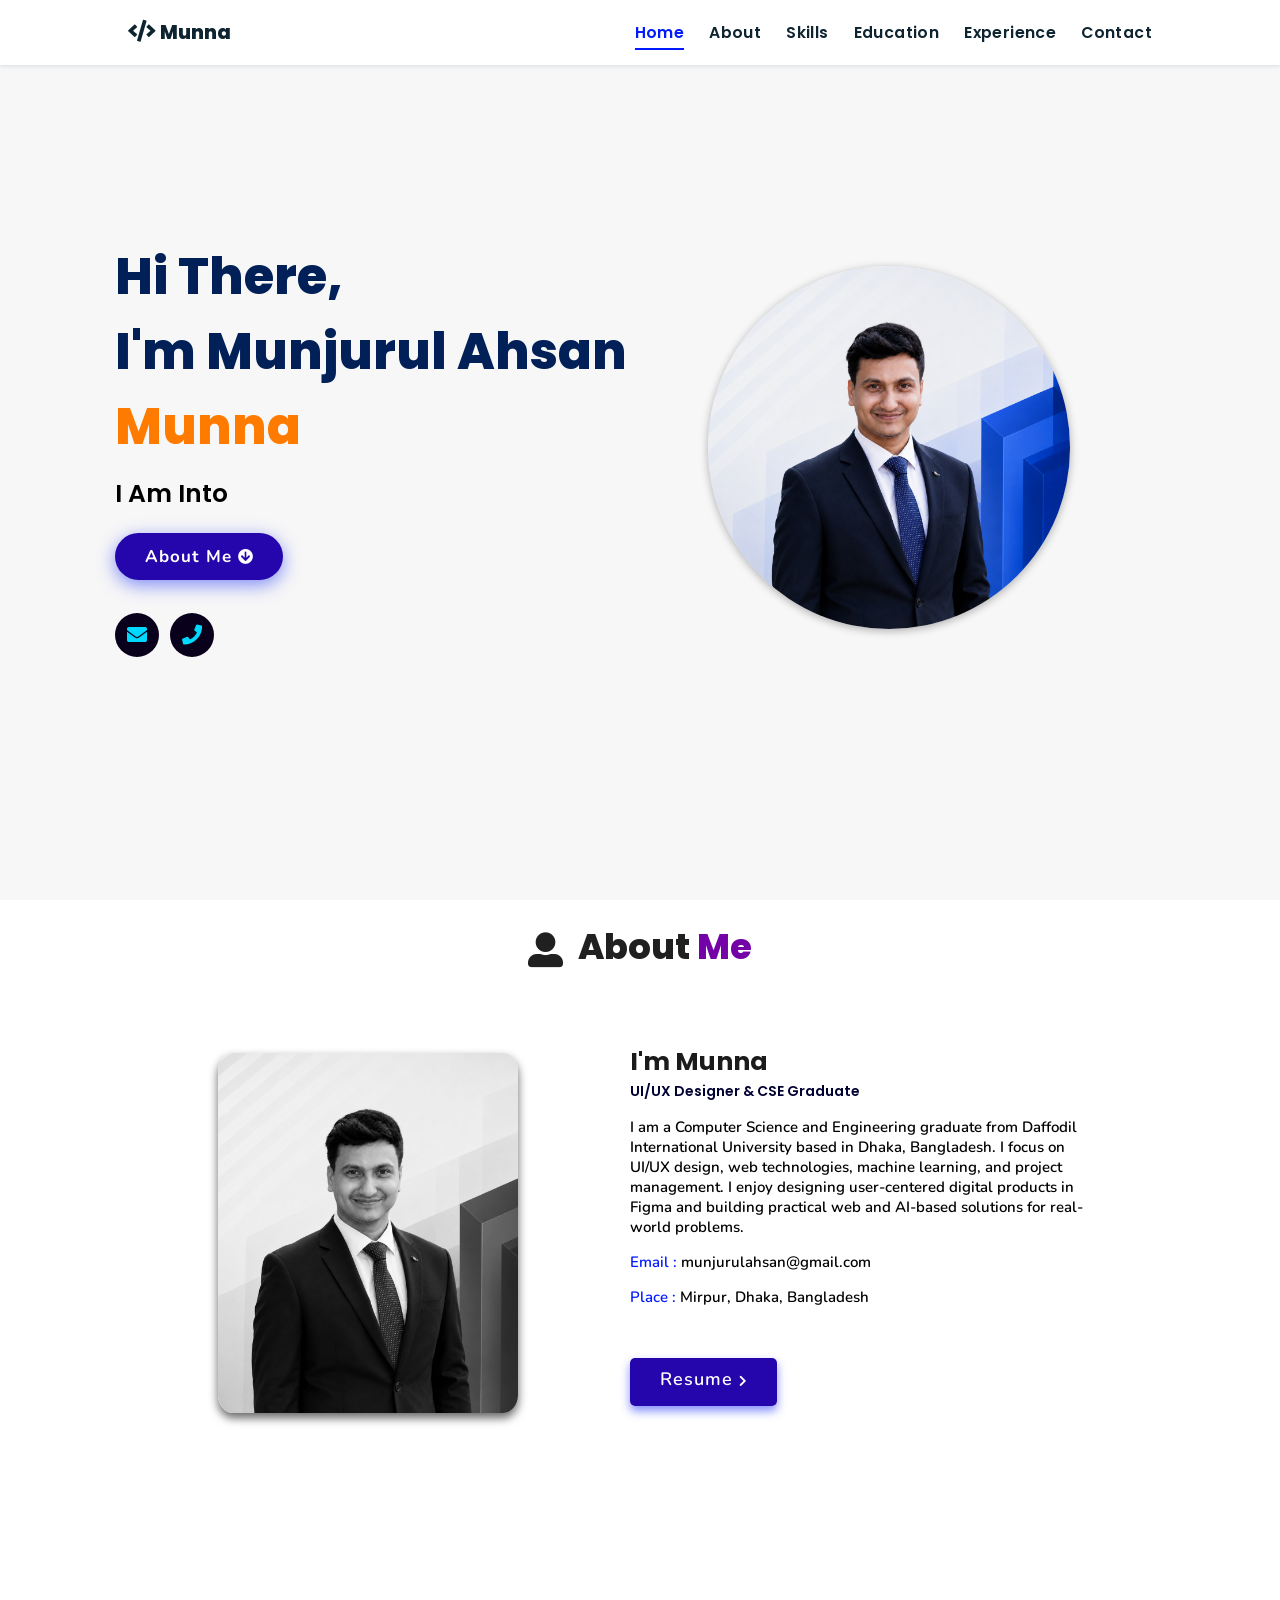
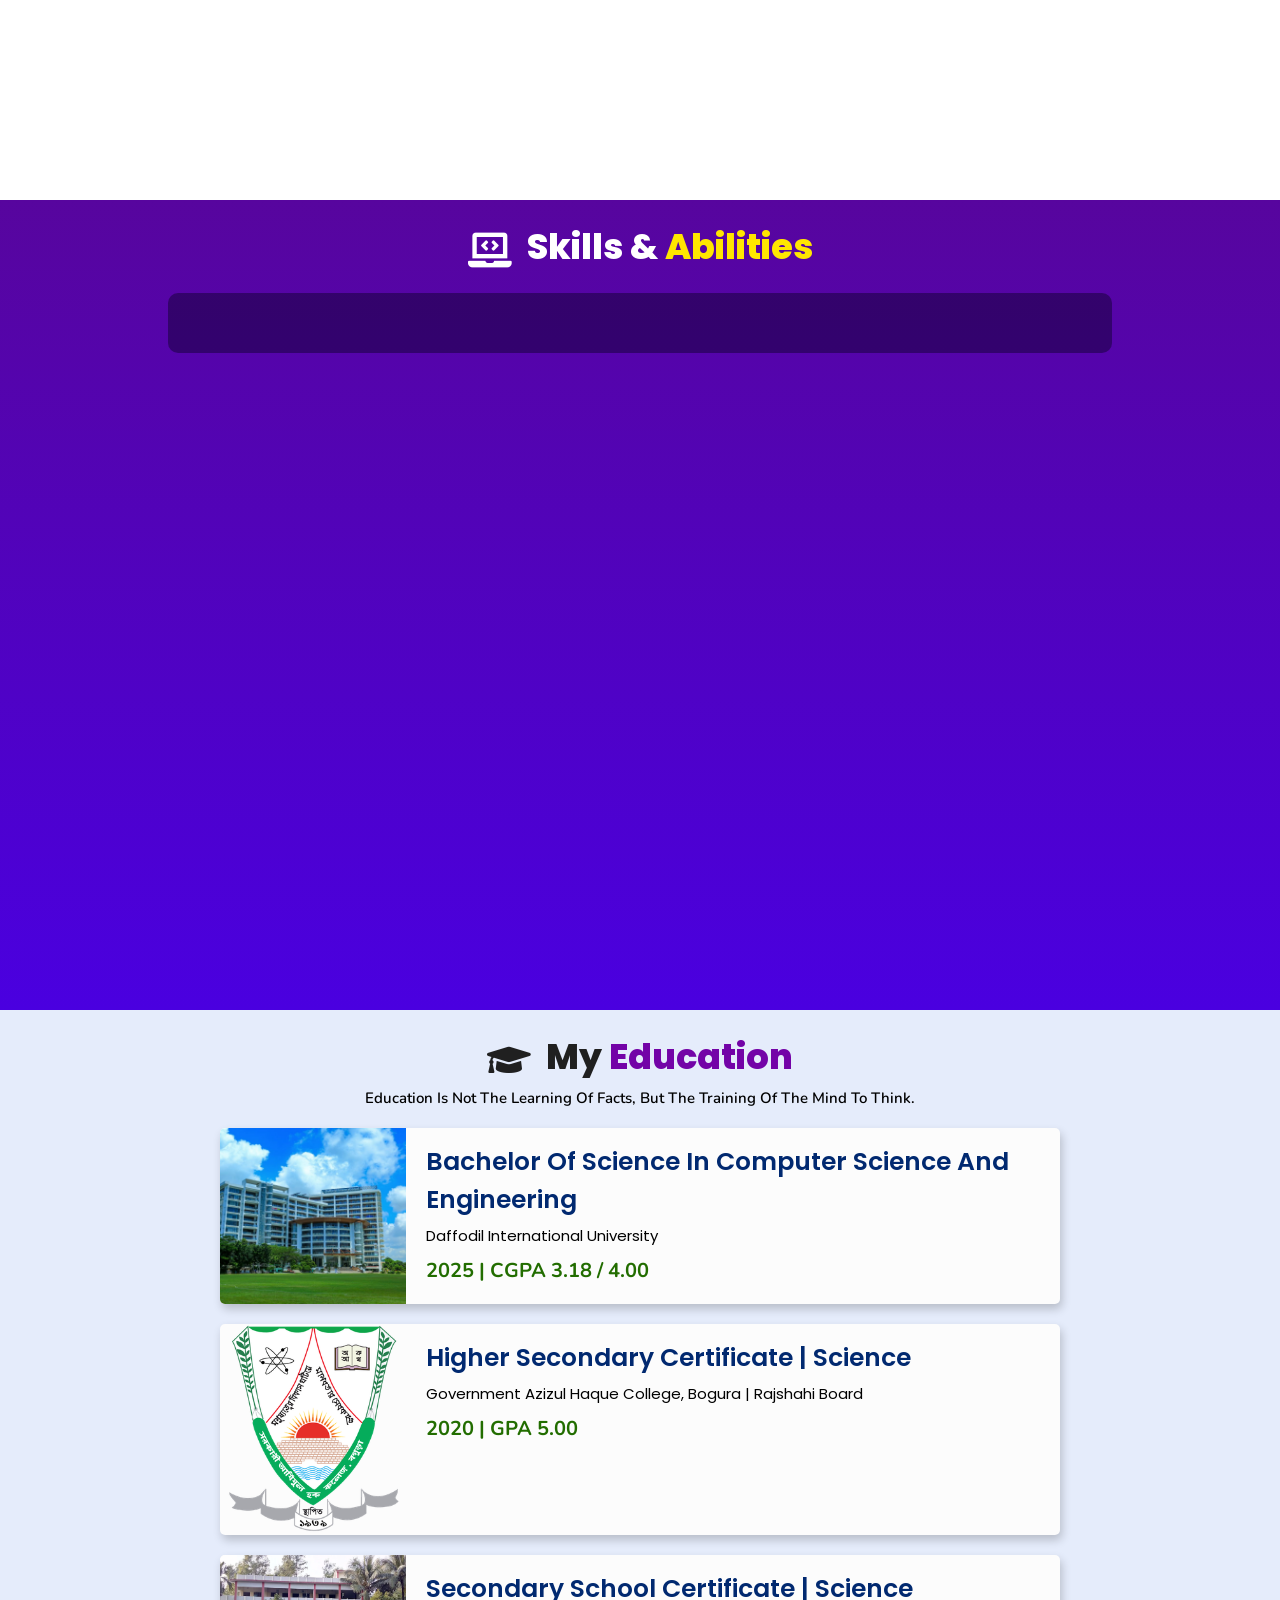
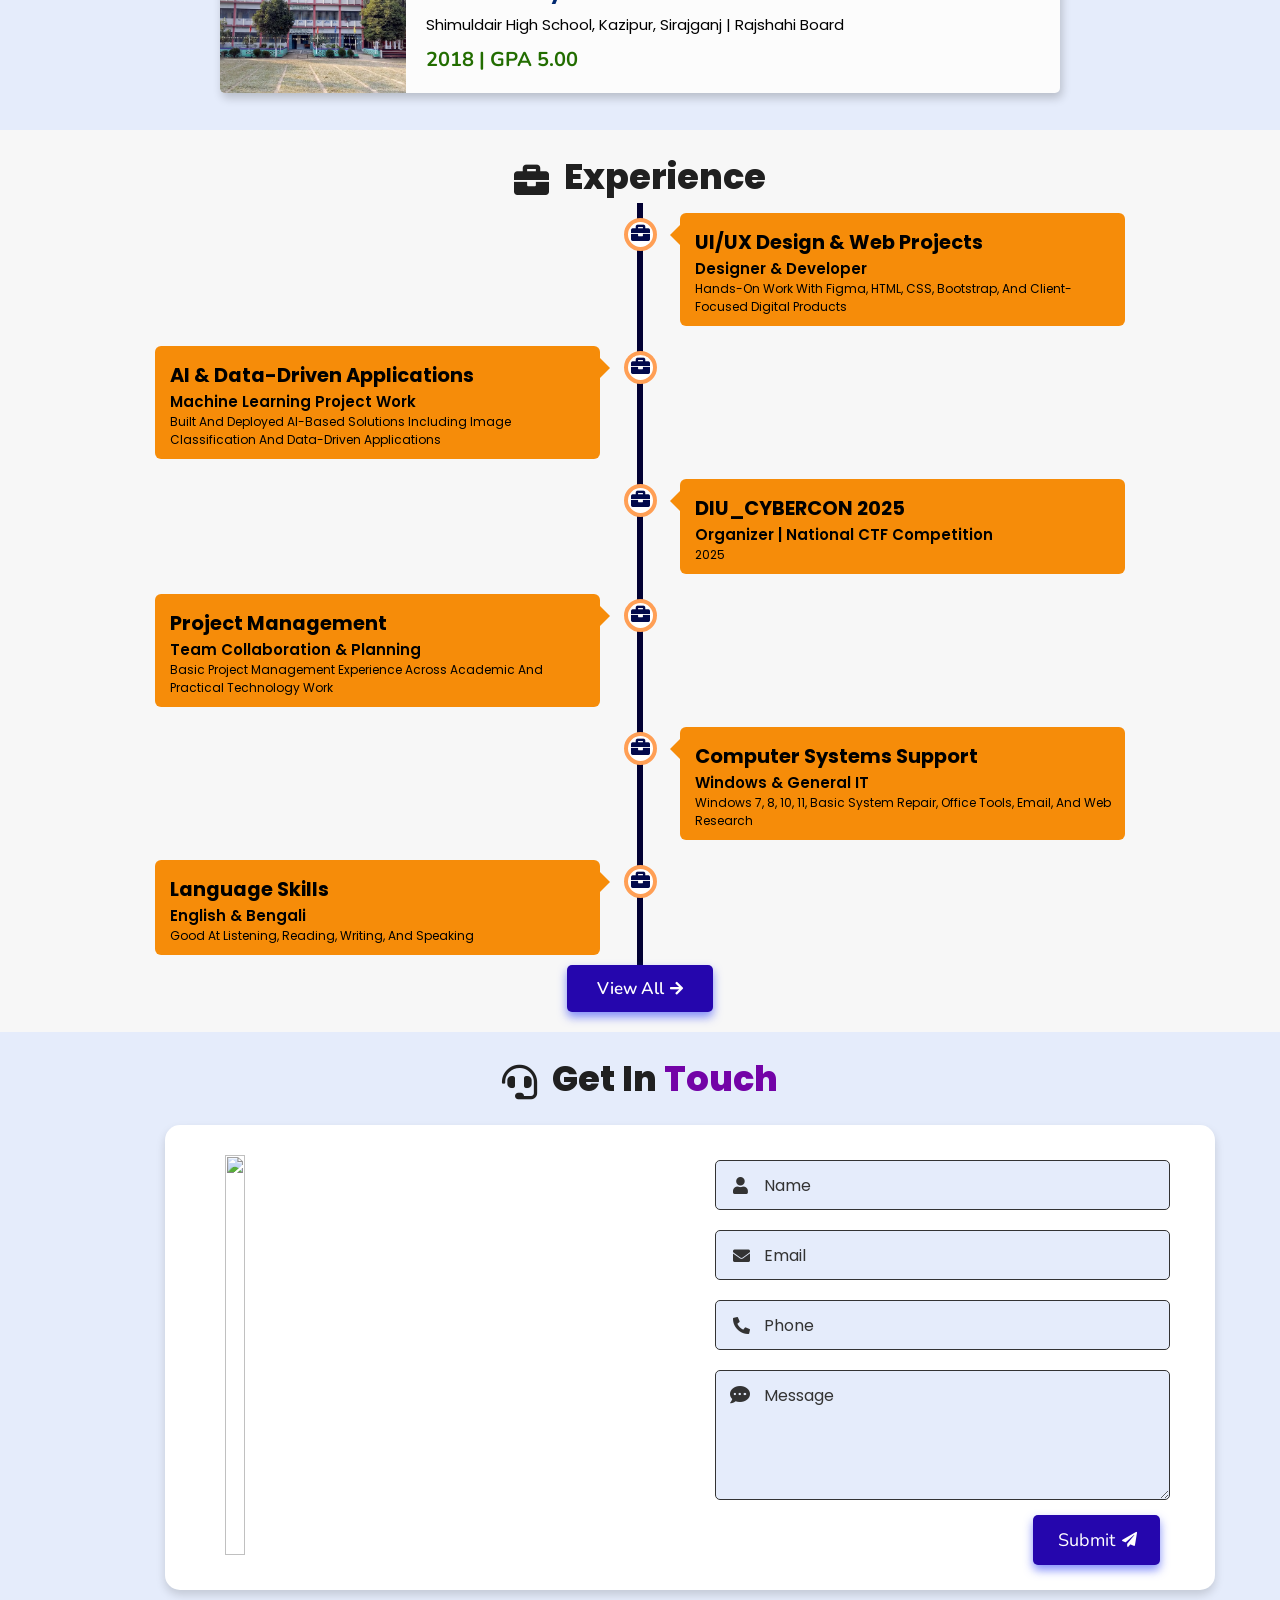
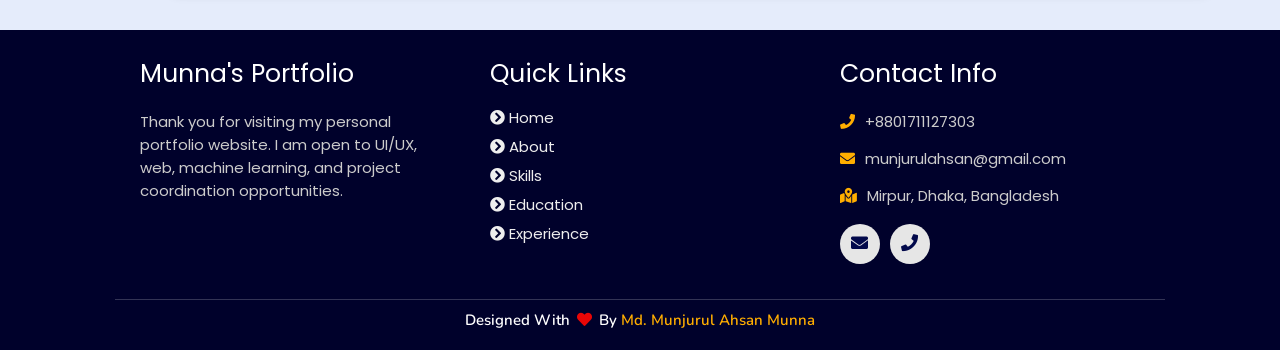
==== commit 42fda973: "Update profile picture to munna-formal.jpg" ====
--- a/index.html
+++ b/index.html
@@ -65,7 +65,7 @@
       </div>
     </div>
     <div class="image">
-      <img draggable="false" class="tilt" src="./assets/images/munna-formal.png" alt="Md. Munjurul Ahsan Munna">
+      <img draggable="false" class="tilt" src="./assets/images/munna-formal.jpg" alt="Md. Munjurul Ahsan Munna">
     </div>
   </section>
   <!-- hero section ends -->
@@ -78,7 +78,7 @@
     <div class="row">
 
       <div class="image">
-        <img draggable="false" class="tilt" src="./assets/images/munna-formal.png" alt="Md. Munjurul Ahsan Munna">
+        <img draggable="false" class="tilt" src="./assets/images/munna-formal.jpg" alt="Md. Munjurul Ahsan Munna">
       </div>
       <div class="content">
         <h3>I'm Munna</h3>
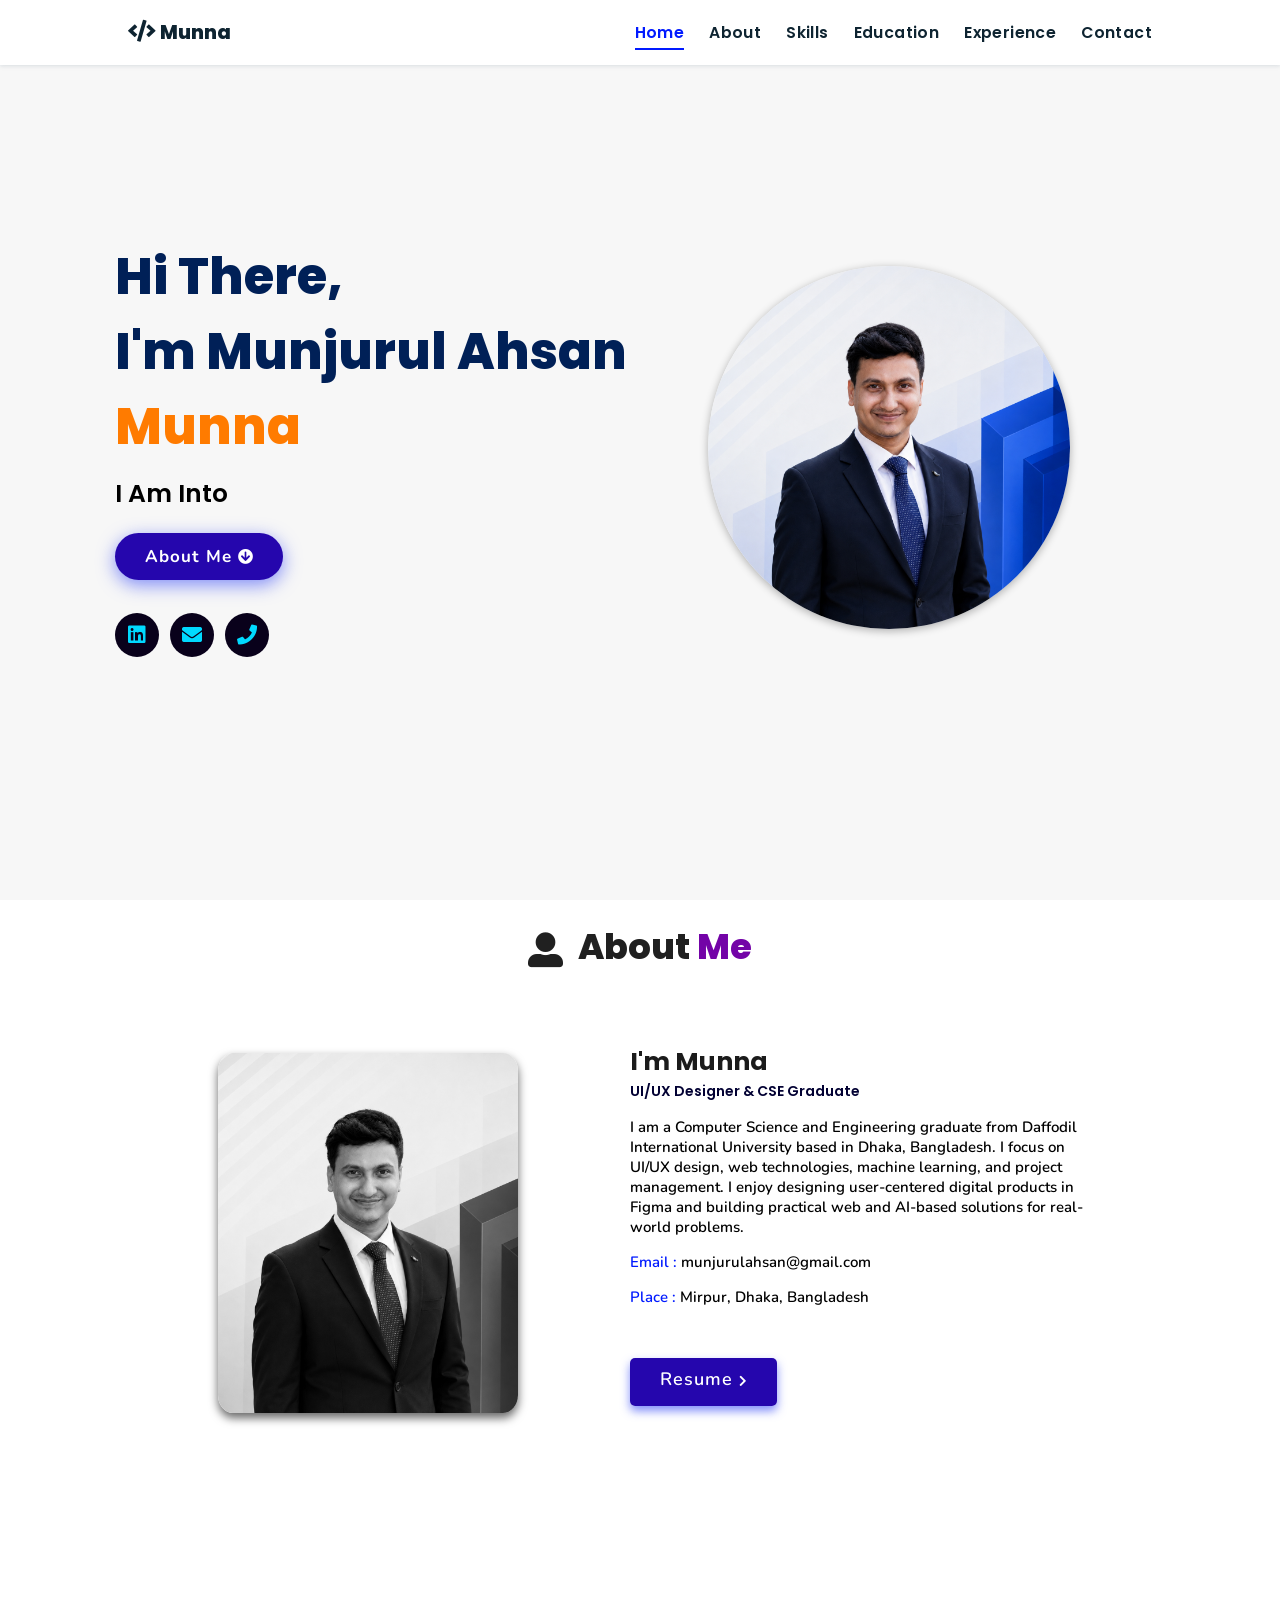
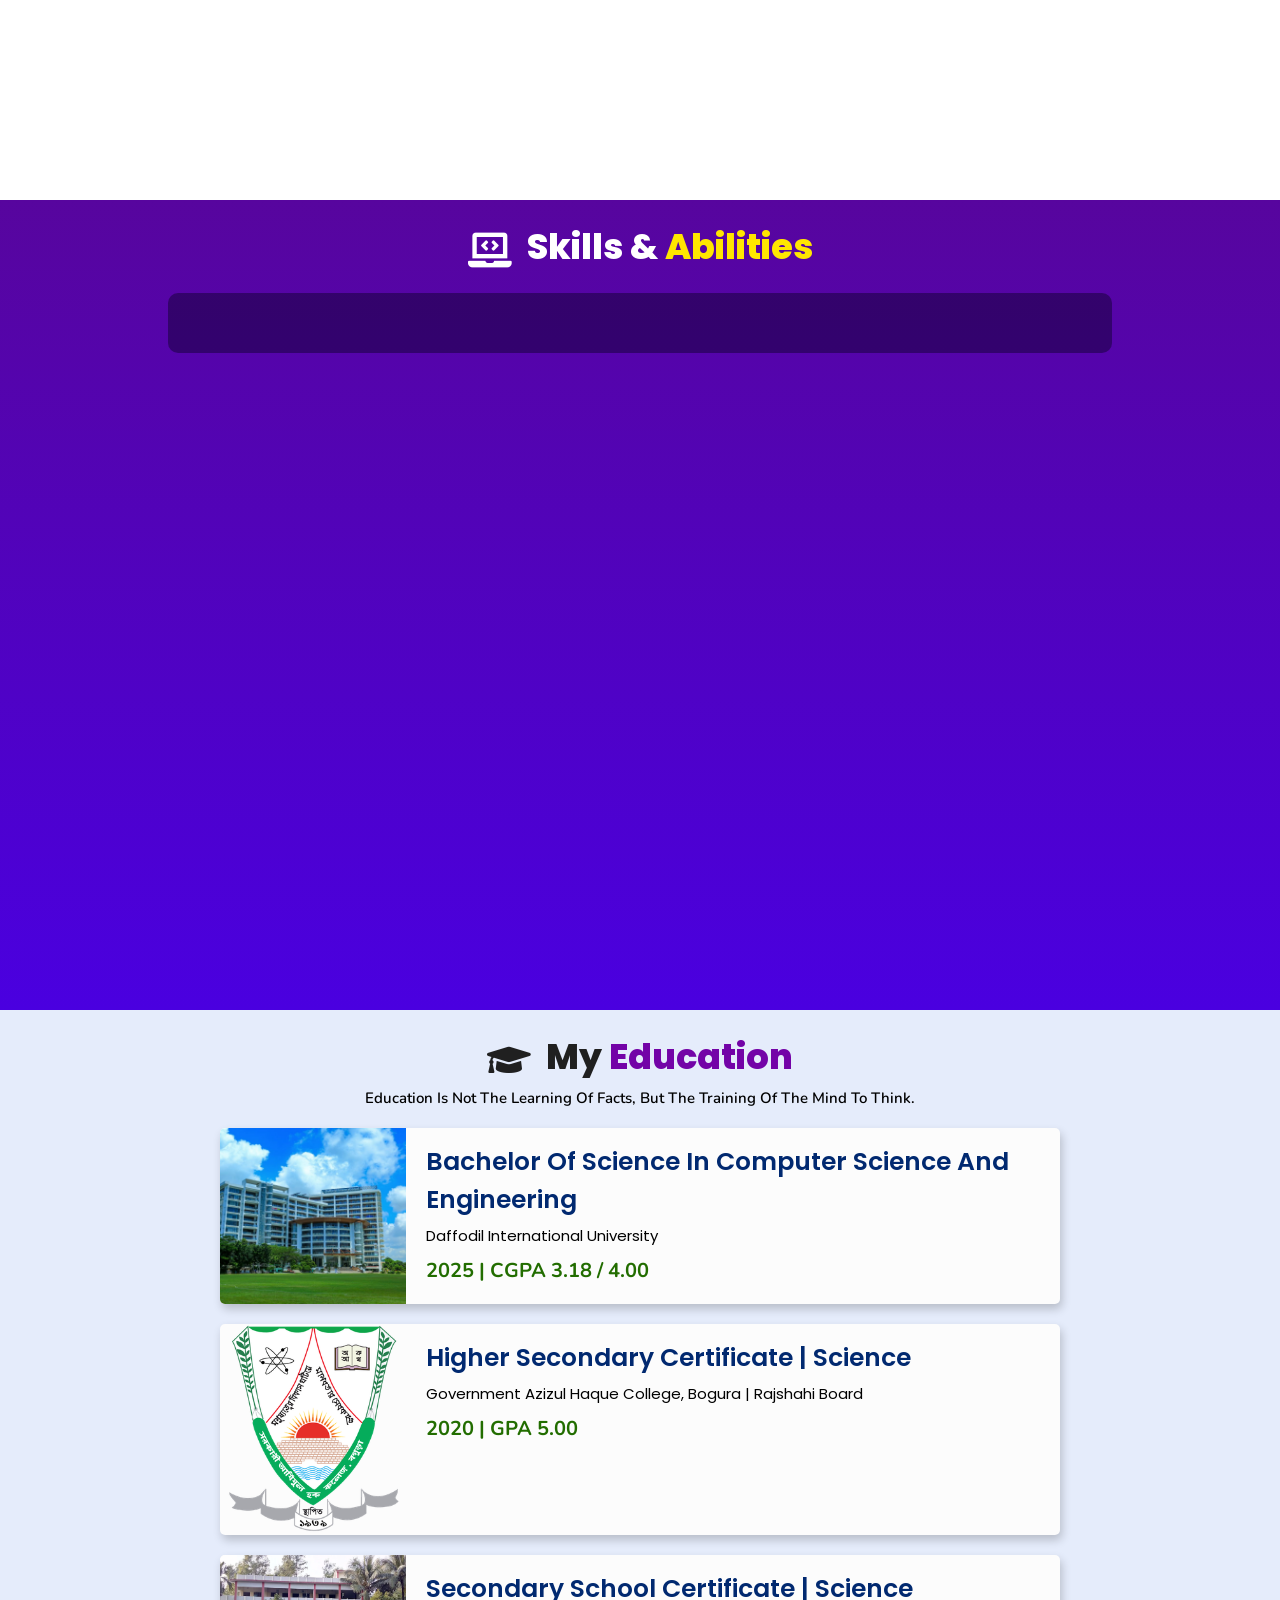
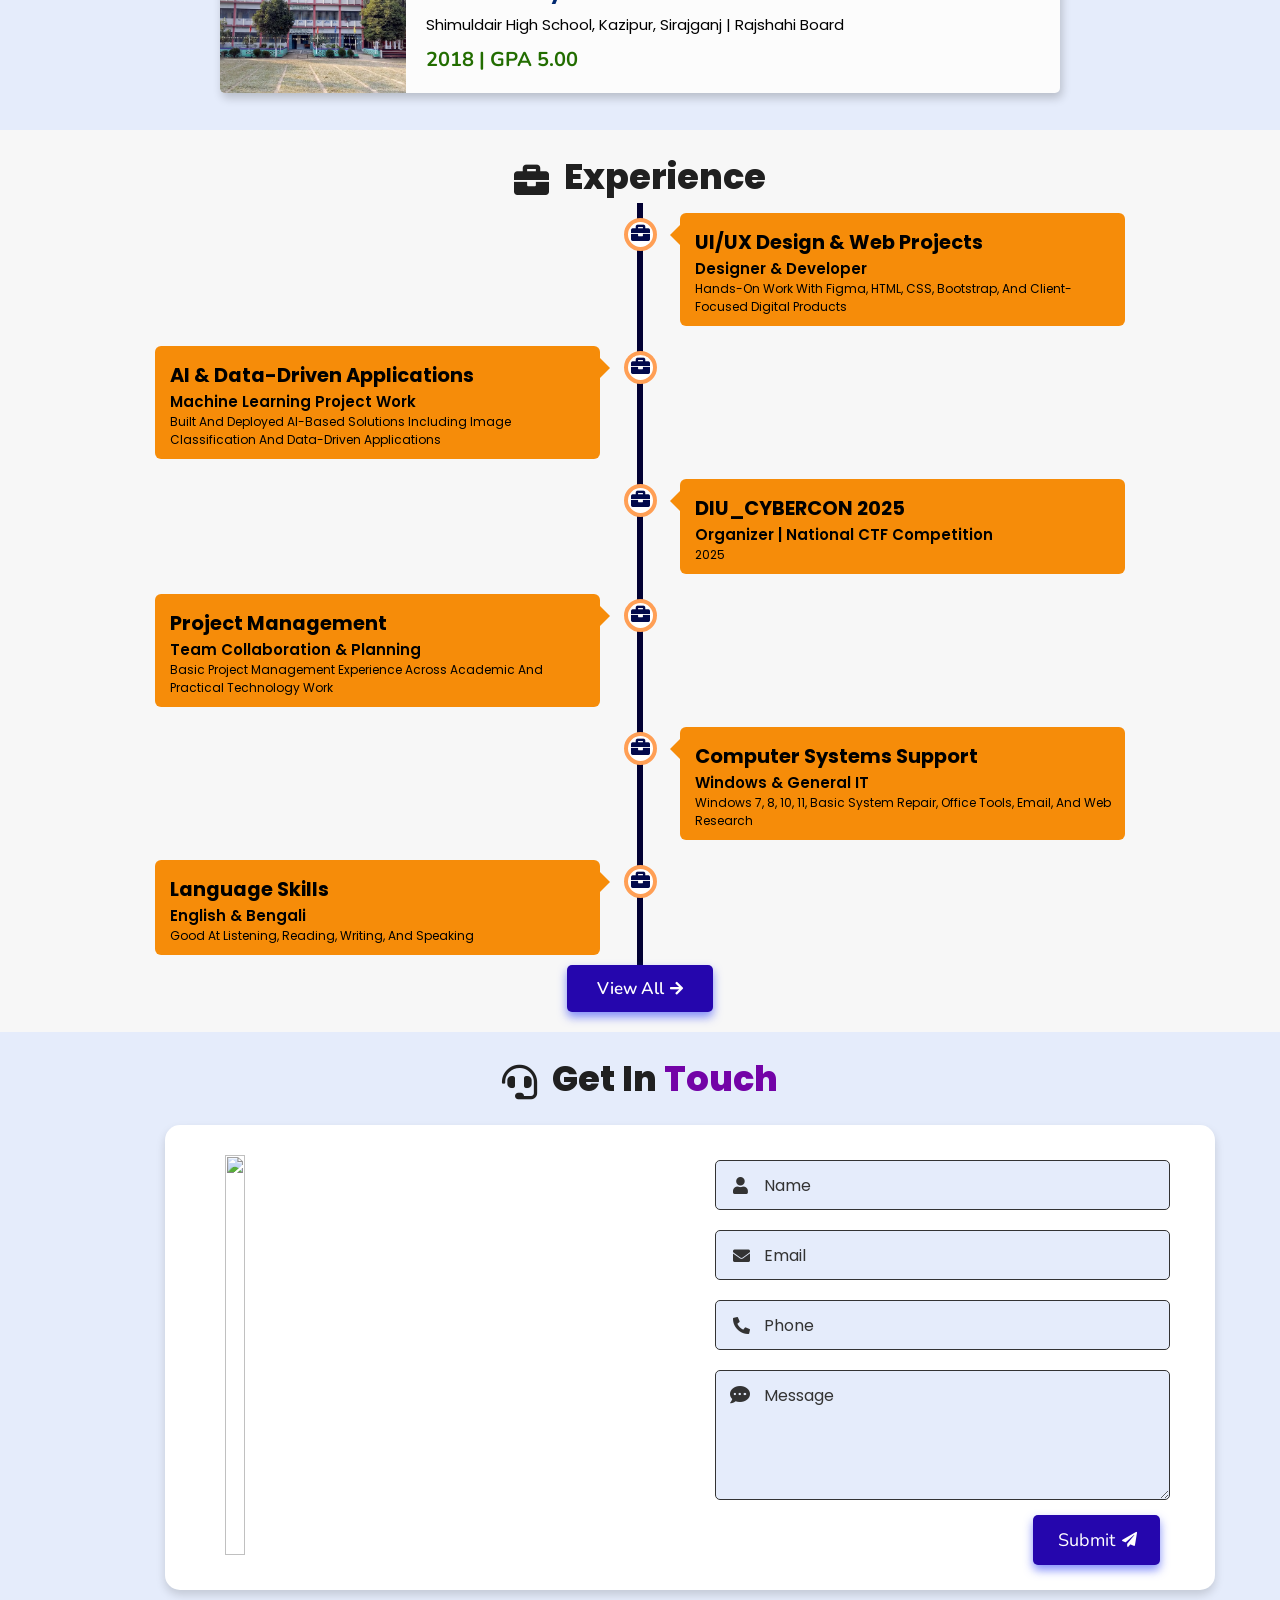
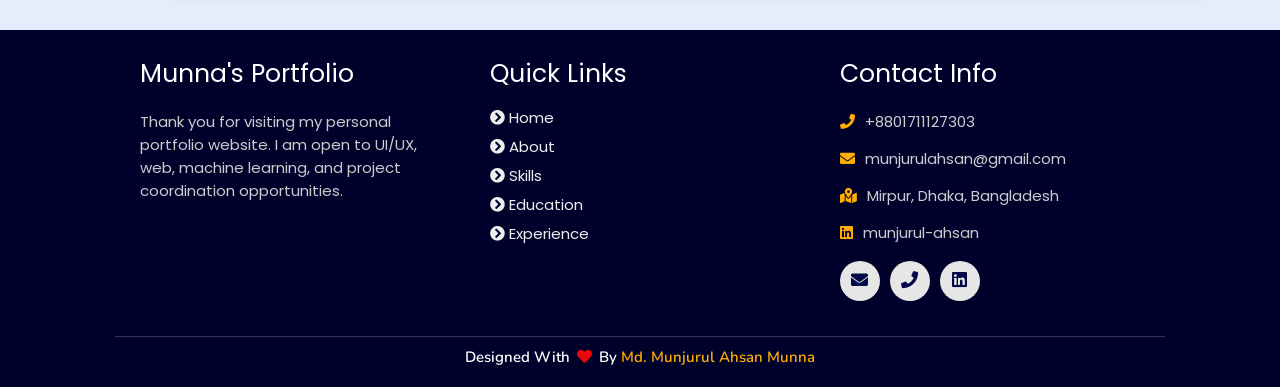
==== commit f9b4aad3: "Add LinkedIn profile link" ====
--- a/index.html
+++ b/index.html
@@ -58,6 +58,7 @@
       </a>
       <div class="socials">
         <ul class="social-icons">
+          <li><a class="linkedin" aria-label="LinkedIn" href="https://www.linkedin.com/in/munjurul-ahsan/" target="_blank"><i class="fab fa-linkedin"></i></a></li>
           <li><a class="mail" aria-label="Email" href="mailto:munjurulahsan@gmail.com"><i
                 class="fas fa-envelope"></i></a></li>
           <li><a class="phone" aria-label="Phone" href="tel:+8801711127303"><i class="fas fa-phone"></i></a></li>
@@ -338,10 +339,12 @@
         <p> <i class="fas fa-phone"></i>+8801711127303</p>
         <p> <i class="fas fa-envelope"></i>munjurulahsan@gmail.com</p>
         <p> <i class="fas fa-map-marked-alt"></i>Mirpur, Dhaka, Bangladesh</p>
+        <p> <i class="fab fa-linkedin"></i>munjurul-ahsan</p>
         <div class="share">
 
           <a href="mailto:munjurulahsan@gmail.com" class="fas fa-envelope" aria-label="Mail"></a>
           <a href="tel:+8801711127303" class="fas fa-phone" aria-label="Phone"></a>
+          <a href="https://www.linkedin.com/in/munjurul-ahsan/" class="fab fa-linkedin" aria-label="LinkedIn" target="_blank"></a>
         </div>
       </div>
     </div>
